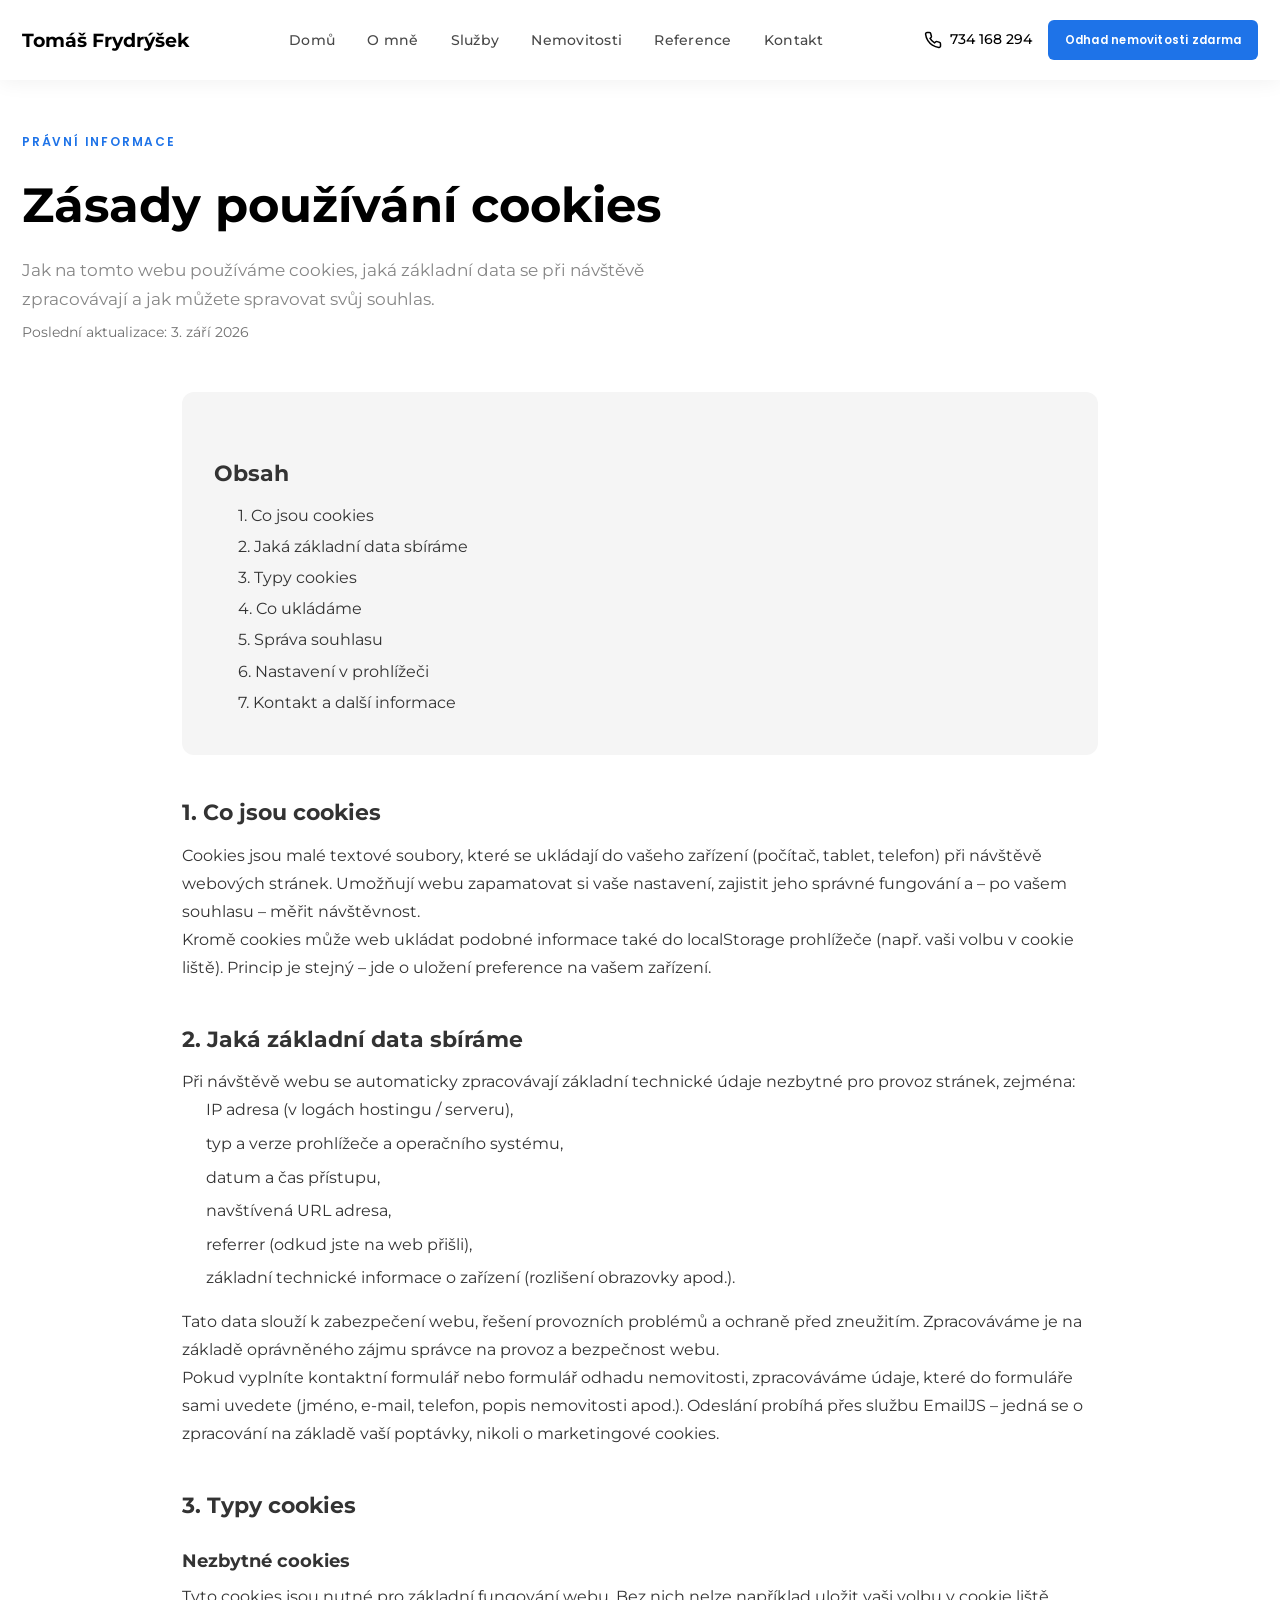
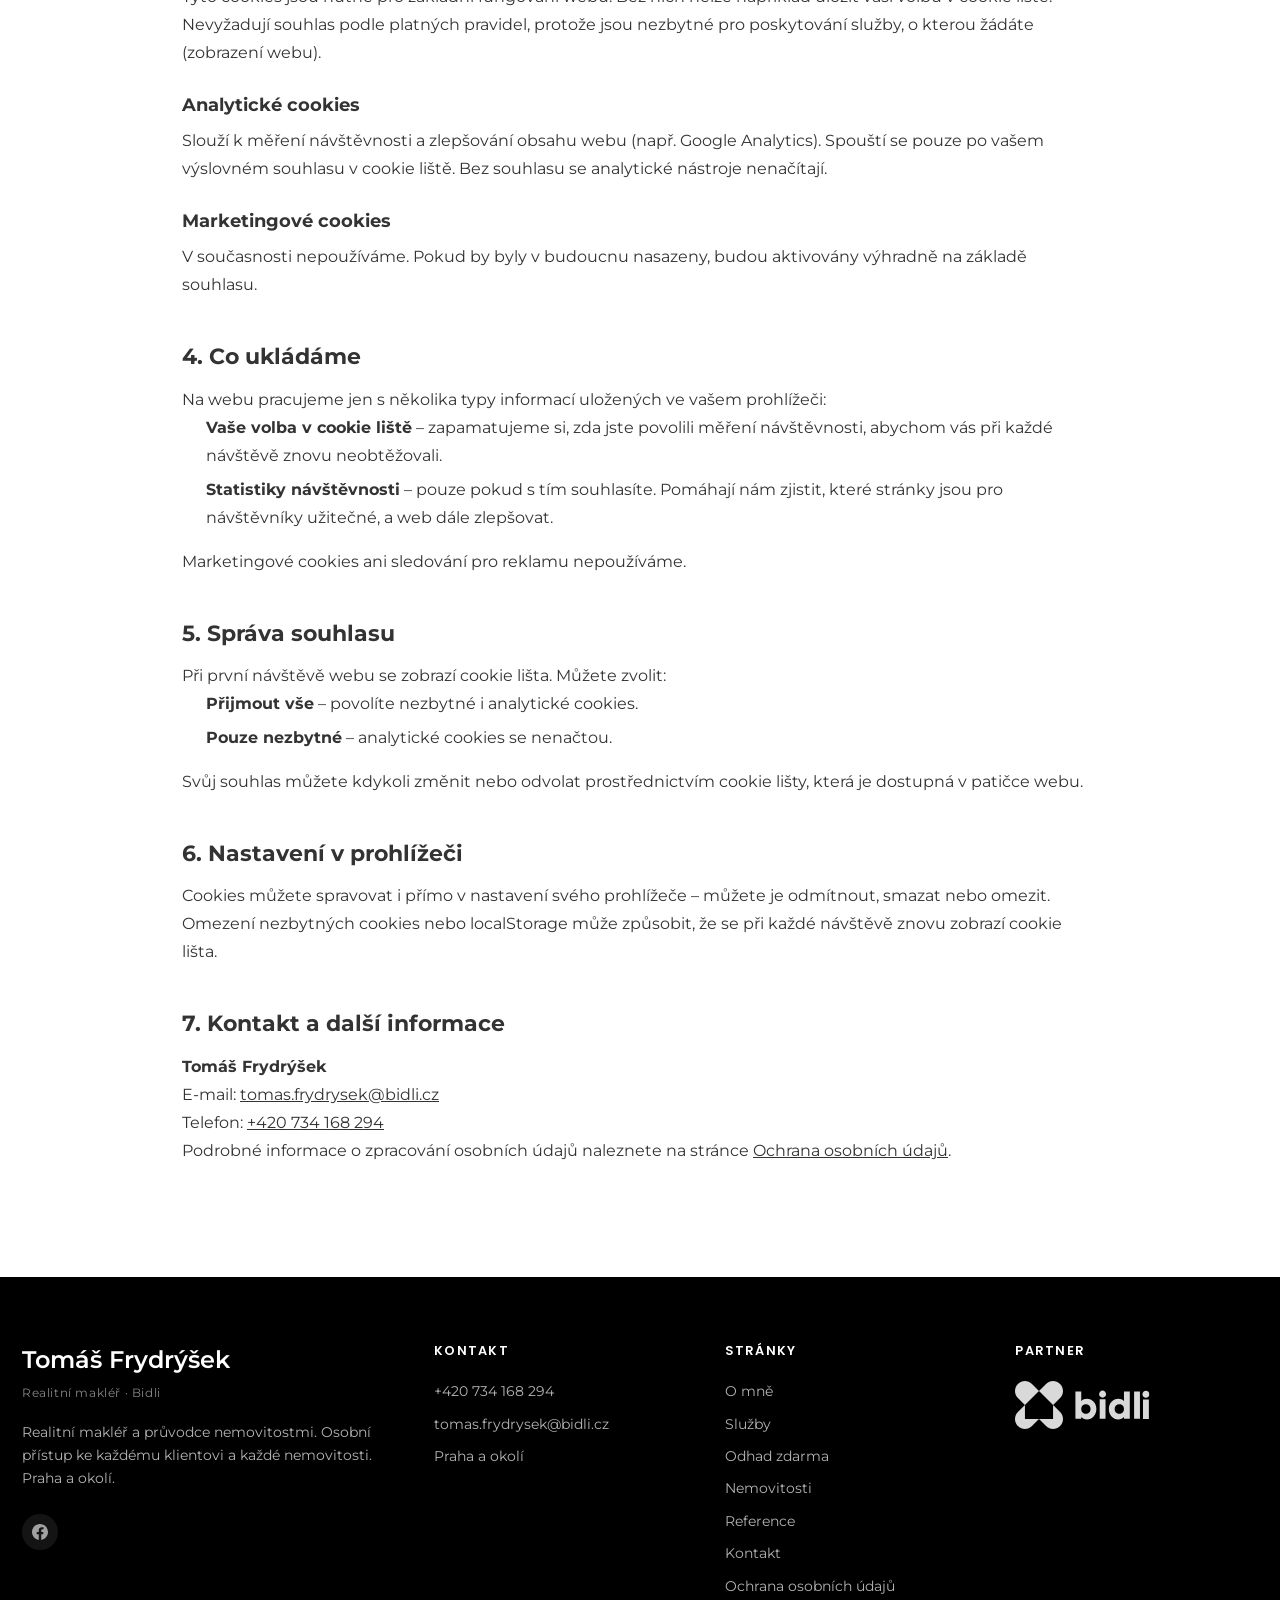
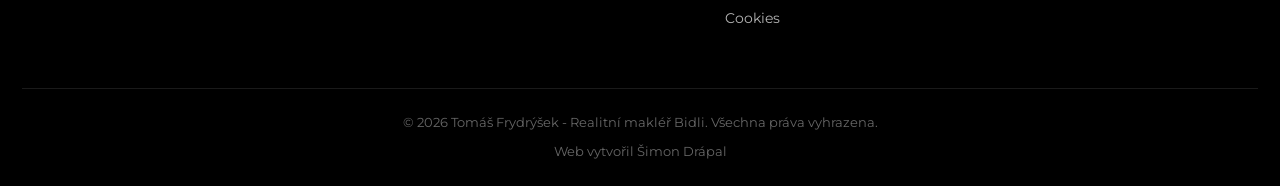
==== cookies.html @ 3c6576bf "dodělaná stránka služby + odhad nemovitosti zdarma + cookies a ochrana osobních údajů" ====
<!DOCTYPE html>
<html lang="cs">
<head>
  <meta charset="UTF-8">
  <meta name="viewport" content="width=device-width, initial-scale=1.0">
  <link rel="preconnect" href="https://fonts.googleapis.com">
  <link rel="preconnect" href="https://fonts.gstatic.com" crossorigin>
  <link href="https://fonts.googleapis.com/css2?family=Montserrat:wght@300;400;500;600;700&family=Poppins:wght@300;400;500;600&display=swap" rel="stylesheet">
  <link rel="stylesheet" href="css/style.css">
  <meta name="description" content="Zásady používání cookies na webu Tomáše Frydrýška – jaké cookies používáme a jak spravovat souhlas.">
  <title>Zásady používání cookies | Tomáš Frydrýšek - Realitní makléř Praha</title>
</head>
<body data-page="cookies" class="page-inner">

  <a href="#main-content" class="skip-link">Přeskočit na obsah</a>
  <div id="site-header"></div>

  <main id="main-content">
    <section class="page-hero" aria-labelledby="page-title">
      <div class="container">
        <span class="section-tag">Právní informace</span>
        <h1 id="page-title" class="page-hero__title">Zásady používání cookies</h1>
        <p class="page-hero__desc">Jak na tomto webu používáme cookies, jaká základní data se při návštěvě zpracovávají a jak můžete spravovat svůj souhlas.</p>
        <p class="page-hero__meta">Poslední aktualizace: 3. září 2026</p>
      </div>
    </section>

    <section class="section legal-content">
      <div class="container container--narrow">

        <div class="legal-toc">
          <h2 class="legal-toc__title">Obsah</h2>
          <ul class="legal-toc__list">
            <li><a href="#co-jsou">1. Co jsou cookies</a></li>
            <li><a href="#data">2. Jaká základní data sbíráme</a></li>
            <li><a href="#typy">3. Typy cookies</a></li>
            <li><a href="#ukladame">4. Co ukládáme</a></li>
            <li><a href="#souhlas">5. Správa souhlasu</a></li>
            <li><a href="#prohlizec">6. Nastavení v prohlížeči</a></li>
            <li><a href="#kontakt-cookies">7. Kontakt a další informace</a></li>
          </ul>
        </div>

        <h2 id="co-jsou">1. Co jsou cookies</h2>
        <p>Cookies jsou malé textové soubory, které se ukládají do vašeho zařízení (počítač, tablet, telefon) při návštěvě webových stránek. Umožňují webu zapamatovat si vaše nastavení, zajistit jeho správné fungování a – po vašem souhlasu – měřit návštěvnost.</p>
        <p>Kromě cookies může web ukládat podobné informace také do localStorage prohlížeče (např. vaši volbu v cookie liště). Princip je stejný – jde o uložení preference na vašem zařízení.</p>

        <h2 id="data">2. Jaká základní data sbíráme</h2>
        <p>Při návštěvě webu se automaticky zpracovávají základní technické údaje nezbytné pro provoz stránek, zejména:</p>
        <ul>
          <li>IP adresa (v logách hostingu / serveru),</li>
          <li>typ a verze prohlížeče a operačního systému,</li>
          <li>datum a čas přístupu,</li>
          <li>navštívená URL adresa,</li>
          <li>referrer (odkud jste na web přišli),</li>
          <li>základní technické informace o zařízení (rozlišení obrazovky apod.).</li>
        </ul>
        <p>Tato data slouží k zabezpečení webu, řešení provozních problémů a ochraně před zneužitím. Zpracováváme je na základě oprávněného zájmu správce na provoz a bezpečnost webu.</p>
        <p>Pokud vyplníte kontaktní formulář nebo formulář odhadu nemovitosti, zpracováváme údaje, které do formuláře sami uvedete (jméno, e-mail, telefon, popis nemovitosti apod.). Odeslání probíhá přes službu EmailJS – jedná se o zpracování na základě vaší poptávky, nikoli o marketingové cookies.</p>

        <h2 id="typy">3. Typy cookies</h2>

        <h3>Nezbytné cookies</h3>
        <p>Tyto cookies jsou nutné pro základní fungování webu. Bez nich nelze například uložit vaši volbu v cookie liště. Nevyžadují souhlas podle platných pravidel, protože jsou nezbytné pro poskytování služby, o kterou žádáte (zobrazení webu).</p>

        <h3>Analytické cookies</h3>
        <p>Slouží k měření návštěvnosti a zlepšování obsahu webu (např. Google Analytics). Spouští se pouze po vašem výslovném souhlasu v cookie liště. Bez souhlasu se analytické nástroje nenačítají.</p>

        <h3>Marketingové cookies</h3>
        <p>V současnosti nepoužíváme. Pokud by byly v budoucnu nasazeny, budou aktivovány výhradně na základě souhlasu.</p>

        <h2 id="ukladame">4. Co ukládáme</h2>
        <p>Na webu pracujeme jen s několika typy informací uložených ve vašem prohlížeči:</p>
        <ul>
          <li><strong>Vaše volba v cookie liště</strong> – zapamatujeme si, zda jste povolili měření návštěvnosti, abychom vás při každé návštěvě znovu neobtěžovali.</li>
          <li><strong>Statistiky návštěvnosti</strong> – pouze pokud s tím souhlasíte. Pomáhají nám zjistit, které stránky jsou pro návštěvníky užitečné, a web dále zlepšovat.</li>
        </ul>
        <p>Marketingové cookies ani sledování pro reklamu nepoužíváme.</p>

        <h2 id="souhlas">5. Správa souhlasu</h2>
        <p>Při první návštěvě webu se zobrazí cookie lišta. Můžete zvolit:</p>
        <ul>
          <li><strong>Přijmout vše</strong> – povolíte nezbytné i analytické cookies.</li>
          <li><strong>Pouze nezbytné</strong> – analytické cookies se nenačtou.</li>
        </ul>
        <p>Svůj souhlas můžete kdykoli změnit nebo odvolat prostřednictvím cookie lišty, která je dostupná v patičce webu.</p>

        <h2 id="prohlizec">6. Nastavení v prohlížeči</h2>
        <p>Cookies můžete spravovat i přímo v nastavení svého prohlížeče – můžete je odmítnout, smazat nebo omezit. Omezení nezbytných cookies nebo localStorage může způsobit, že se při každé návštěvě znovu zobrazí cookie lišta.</p>

        <h2 id="kontakt-cookies">7. Kontakt a další informace</h2>
        <p><strong>Tomáš Frydrýšek</strong></p>
        <p>E-mail: <a href="mailto:tomas.frydrysek@bidli.cz">tomas.frydrysek@bidli.cz</a></p>
        <p>Telefon: <a href="tel:+420734168294">+420 734 168 294</a></p>
        <p>Podrobné informace o zpracování osobních údajů naleznete na stránce <a href="ochrana-osobnich-udaju.html">Ochrana osobních údajů</a>.</p>

      </div>
    </section>
  </main>

  <div id="site-footer"></div>

  <div class="toast" id="toast" role="status" aria-live="polite" hidden></div>

  <script src="js/partials.js"></script>
  <script src="js/script.js" defer></script>
</body>
</html>
---- css/style.css ----
/* ==========================================================================
   Tomáš Frydrýšek - Realitní makléř
   Design System & Styles
   ========================================================================== */

/* --- CSS Custom Properties --- */
:root {
  /* Colors */
  --color-black: #000000;
  --color-dark: #171717;
  --color-gray-dark: #333333;
  --color-gray: #484848;
  --color-gray-light: #868686;
  --color-accent: #1E73E8;
  --color-accent-hover: #155FC7;
  --color-accent-rgb: 30, 115, 232;
  --color-on-accent: #FFFFFF;
  --color-stars: #F4C105;
  --color-white: #FFFFFF;
  --color-bg: #F8F8F8;

  /* Typography */
  --font-body: 'Montserrat', 'Poppins', -apple-system, BlinkMacSystemFont, sans-serif;
  --font-alt: 'Poppins', 'Montserrat', sans-serif;

  /* Spacing */
  --section-padding: clamp(4rem, 8.75vw, 7.875rem);
  --container-width: 1440px;
  --container-narrow: 960px;
  --container-padding: clamp(16px, 2.25vw, 22px);
  --gap: 1.5rem;

  /* Transitions */
  --transition: 0.3s cubic-bezier(0.4, 0, 0.2, 1);
  --transition-slow: 0.6s cubic-bezier(0.4, 0, 0.2, 1);

  /* Shadows */
  --shadow-sm: 0 2px 8px rgba(0, 0, 0, 0.06);
  --shadow-md: 0 8px 30px rgba(0, 0, 0, 0.1);
  --shadow-lg: 0 20px 60px rgba(0, 0, 0, 0.15);

  /* Border radius */
  --radius-sm: 6px;
  --radius-md: 12px;
  --radius-lg: 20px;

  /* Header height */
  --header-height: 80px;
}

/* --- Reset & Base --- */
*,
*::before,
*::after {
  box-sizing: border-box;
  margin: 0;
  padding: 0;
}

html {
  scroll-behavior: smooth;
  -webkit-text-size-adjust: 100%;
}

body {
  font-family: var(--font-body);
  font-size: 16px;
  line-height: 1.6;
  color: var(--color-gray-dark);
  background: var(--color-white);
  overflow-x: hidden;
  -webkit-font-smoothing: antialiased;
}

img {
  max-width: 100%;
  height: auto;
  display: block;
}

a {
  color: inherit;
  text-decoration: none;
}

button {
  font-family: inherit;
  cursor: pointer;
  border: none;
  background: none;
}

ul, ol {
  list-style: none;
}

/* --- Accessibility --- */
.skip-link {
  position: absolute;
  top: -100%;
  left: 1rem;
  z-index: 10000;
  padding: 0.75rem 1.5rem;
  background: var(--color-accent);
  color: var(--color-on-accent);
  font-weight: 600;
  border-radius: var(--radius-sm);
  transition: top var(--transition);
}

.skip-link:focus {
  top: 1rem;
}

:focus-visible {
  outline: 2px solid var(--color-accent);
  outline-offset: 3px;
}

/* --- Utility --- */
.container {
  width: 100%;
  max-width: var(--container-width);
  margin: 0 auto;
  padding: 0 var(--container-padding);
}

.container--narrow {
  max-width: var(--container-narrow);
}

.section {
  padding: var(--section-padding) 0;
}

.section--dark {
  background: var(--color-dark);
  color: var(--color-white);
}

.section--gray {
  background: var(--color-bg);
}

.section--accent-bg {
  background: linear-gradient(135deg, var(--color-bg) 0%, #f0f0f0 100%);
}

/* --- Typography --- */
.section-tag {
  display: inline-block;
  font-family: var(--font-alt);
  font-size: 0.75rem;
  font-weight: 600;
  letter-spacing: 0.15em;
  text-transform: uppercase;
  color: var(--color-accent);
  margin-bottom: 0.75rem;
}

.section-tag--light {
  color: var(--color-accent);
}

.section-title {
  font-family: var(--font-body);
  font-size: clamp(2rem, 4vw, 3rem);
  font-weight: 600;
  line-height: 1.15;
  color: var(--color-black);
  margin-bottom: 1rem;
}

.section-title--light {
  color: var(--color-white);
}

.section-desc {
  font-size: 1.05rem;
  color: var(--color-gray-light);
  max-width: 600px;
  line-height: 1.7;
}

.section-desc--light {
  color: rgba(255, 255, 255, 0.7);
}

.section-header {
  margin-bottom: 3rem;
}

.section-header--center {
  text-align: center;
}

.section-header--center .section-desc {
  margin: 0 auto;
}

/* --- Buttons --- */
.btn {
  display: inline-flex;
  align-items: center;
  justify-content: center;
  gap: 0.5rem;
  font-family: var(--font-alt);
  font-weight: 600;
  font-size: 0.9rem;
  letter-spacing: 0.02em;
  padding: 0.875rem 2rem;
  border-radius: var(--radius-sm);
  transition: all var(--transition);
  white-space: nowrap;
}

.btn--accent {
  background: var(--color-accent);
  color: var(--color-on-accent);
}

.btn--accent:hover {
  background: var(--color-accent-hover);
  transform: translateY(-2px);
  box-shadow: 0 8px 25px rgba(var(--color-accent-rgb), 0.35);
}

.btn--outline {
  background: transparent;
  color: var(--color-white);
  border: 2px solid rgba(255, 255, 255, 0.4);
}

.btn--outline:hover {
  border-color: var(--color-white);
  background: rgba(255, 255, 255, 0.1);
}

.btn--outline-dark {
  background: transparent;
  color: var(--color-black);
  border: 2px solid var(--color-gray);
}

.btn--outline-dark:hover {
  border-color: var(--color-black);
  background: var(--color-bg);
}

.btn--sm {
  padding: 0.625rem 1.25rem;
  font-size: 0.8rem;
}

.btn--lg {
  padding: 1rem 2.5rem;
  font-size: 0.95rem;
}

.btn--full {
  width: 100%;
}

/* --- Reveal Animations --- */
.reveal {
  opacity: 0;
  transform: translateY(30px);
  transition: opacity 0.8s ease, transform 0.8s ease;
}

.reveal.visible {
  opacity: 1;
  transform: translateY(0);
}

/* ==========================================================================
   HEADER
   ========================================================================== */
.header {
  position: fixed;
  top: 0;
  left: 0;
  right: 0;
  z-index: 1000;
  height: var(--header-height);
  transition: background var(--transition), box-shadow var(--transition);
}

.header.scrolled {
  background: rgba(255, 255, 255, 0.92);
  backdrop-filter: blur(12px);
  -webkit-backdrop-filter: blur(12px);
  box-shadow: 0 2px 20px rgba(0, 0, 0, 0.08);
}

.header__inner {
  display: flex;
  align-items: center;
  justify-content: space-between;
  height: 100%;
}

.header__logo {
  display: flex;
  align-items: center;
  gap: 0.75rem;
  color: var(--color-black);
  transition: color var(--transition);
}

.header__logo-img {
  display: block;
  height: 48px;
  width: auto;
  flex-shrink: 0;
}

.header__logo-text {
  display: block;
  line-height: 1.15;
  font-family: var(--font-body);
  font-size: clamp(0.95rem, 1.6vw, 1.2rem);
  font-weight: 700;
  color: var(--color-black);
  white-space: nowrap;
  transition: color var(--transition);
}

.header__logo-line {
  display: block;
}

.header__logo-accent {
  color: var(--color-accent);
}

.nav__list {
  display: flex;
  gap: 2rem;
}

.nav__link {
  font-size: 0.85rem;
  font-weight: 500;
  color: var(--color-gray);
  letter-spacing: 0.02em;
  transition: color var(--transition);
  position: relative;
}

.nav__link::after {
  content: '';
  position: absolute;
  bottom: -8px;
  left: 0;
  width: 0;
  height: 2px;
  background: var(--color-accent);
  transition: width var(--transition);
}

.nav__link:hover,
.nav__link.active {
  color: var(--color-black);
}

.nav__link:hover::after,
.nav__link.active::after {
  width: 100%;
}

.header__actions {
  display: flex;
  align-items: center;
  gap: 1rem;
  flex-shrink: 0;
}

.header__estimate {
  white-space: nowrap;
  font-size: 0.72rem;
  letter-spacing: 0.02em;
  padding: 0.65rem 1.05rem;
}

.header__phone {
  display: flex;
  align-items: center;
  gap: 0.5rem;
  color: var(--color-black);
  font-size: 0.85rem;
  font-weight: 500;
  transition: color var(--transition);
}

.header__phone:hover {
  color: var(--color-accent);
}

.header__burger {
  display: none;
  flex-direction: column;
  gap: 5px;
  width: 28px;
  padding: 4px 0;
}

.header__burger span {
  display: block;
  width: 100%;
  height: 2px;
  background: var(--color-black);
  transition: all var(--transition);
  transform-origin: center;
}

.header__burger.active span:nth-child(1) {
  transform: translateY(7px) rotate(45deg);
}

.header__burger.active span:nth-child(2) {
  opacity: 0;
}

.header__burger.active span:nth-child(3) {
  transform: translateY(-7px) rotate(-45deg);
}

/* ==========================================================================
   HERO
   ========================================================================== */
.hero {
  position: relative;
  min-height: 100vh;
  min-height: 100dvh;
  display: flex;
  align-items: center;
  background: var(--color-white);
  padding: calc(var(--header-height) + 2rem) 0 4rem;
}

.hero__inner {
  display: grid;
  grid-template-columns: 1fr 1fr;
  gap: clamp(2rem, 5vw, 4rem);
  align-items: center;
}

.hero__video-wrap {
  position: relative;
  border-radius: var(--radius-lg);
  overflow: hidden;
  box-shadow: var(--shadow-lg);
  aspect-ratio: 4 / 5;
  max-height: min(80vh, 760px);
  justify-self: stretch;
  width: 100%;
}

.hero__video {
  width: 100%;
  height: 100%;
  object-fit: cover;
  object-position: center top;
  display: block;
}

.hero__content {
  text-align: left;
  color: var(--color-black);
}

.hero__partner {
  display: flex;
  align-items: center;
  margin-bottom: clamp(16px, 1.875vw, 27px);
}

.hero__partner-logo {
  height: clamp(24px, 2.4vw, 32px);
  width: auto;
  max-width: min(100%, 160px);
  display: block;
}

.hero__title {
  font-family: var(--font-body);
  font-size: clamp(2.25rem, 4.5vw, 3.75rem);
  font-weight: 700;
  line-height: 1.1;
  margin-bottom: 0.75rem;
  color: var(--color-black);
}

.hero__title-accent {
  color: var(--color-accent);
}

.hero__subtitle {
  font-family: var(--font-alt);
  font-size: clamp(1.05rem, 2vw, 1.35rem);
  font-weight: 500;
  color: var(--color-gray-dark);
  margin-bottom: 1.25rem;
  line-height: 1.65;
  max-width: 620px;
}

.hero__desc {
  font-size: clamp(0.95rem, 1.5vw, 1.05rem);
  color: var(--color-gray-light);
  max-width: 620px;
  margin: 0 0 2.5rem;
  line-height: 1.7;
}

.hero__cta {
  display: flex;
  gap: 1rem;
  justify-content: flex-start;
  flex-wrap: wrap;
}

/* ==========================================================================
   PAGE HERO (subpages)
   ========================================================================== */
.page-inner .header {
  background: rgba(255, 255, 255, 0.92);
  backdrop-filter: blur(12px);
  -webkit-backdrop-filter: blur(12px);
  box-shadow: 0 2px 20px rgba(0, 0, 0, 0.06);
}

.page-inner .header.scrolled {
  background: rgba(255, 255, 255, 0.92);
  box-shadow: 0 2px 20px rgba(0, 0, 0, 0.1);
}

.page-hero {
  padding: calc(var(--header-height) + 3rem) 0 3rem;
  background: var(--color-white);
}

.page-hero__title {
  font-family: var(--font-body);
  font-size: clamp(2rem, 4vw, 3rem);
  font-weight: 700;
  color: var(--color-black);
  margin-bottom: 0.75rem;
}

.page-hero__desc {
  font-size: 1.05rem;
  color: var(--color-gray-light);
  max-width: 640px;
  line-height: 1.7;
}

.page-hero--dark {
  background: var(--color-dark);
}

.page-hero--dark .page-hero__title {
  color: var(--color-white);
}

.page-hero--dark .page-hero__desc {
  color: rgba(255, 255, 255, 0.7);
}

.page-hero + .section {
  padding-top: 1.5rem;
}

.page-hero:has(+ .section) {
  padding-bottom: 1.5rem;
}

.page-hero:has(+ .page-placeholder),
.page-hero:has(+ .page-canvas) {
  padding-bottom: 1.5rem;
}

.page-hero .section-tag {
  display: inline-block;
  margin-bottom: 1rem;
}

.visually-hidden {
  position: absolute;
  width: 1px;
  height: 1px;
  padding: 0;
  margin: -1px;
  overflow: hidden;
  clip: rect(0, 0, 0, 0);
  white-space: nowrap;
  border: 0;
}

.page-placeholder {
  height: 400px;
  background: var(--color-bg);
}

.page-canvas {
  height: 800px;
  background: var(--color-white);
}

/* ==========================================================================
   SECTION PREVIEW (homepage teasers)
   ========================================================================== */
.section-preview__footer {
  display: flex;
  justify-content: center;
  margin-top: 2.5rem;
}

.preview-about {
  display: grid;
  grid-template-columns: 0.9fr 1.1fr;
  gap: 3rem;
  align-items: center;
}

.preview-about__image-wrap {
  max-height: 560px;
  overflow: hidden;
  border-radius: var(--radius-lg);
}

.preview-about__image {
  width: 100%;
  height: 100%;
  max-height: 560px;
  object-fit: cover;
  object-position: center top;
  border-radius: var(--radius-lg);
  box-shadow: var(--shadow-lg);
}

.preview-about__text {
  font-size: 1.05rem;
  color: var(--color-gray);
  line-height: 1.8;
  margin-bottom: 1rem;
}

.preview-contact {
  display: grid;
  grid-template-columns: repeat(3, 1fr);
  gap: 1.5rem;
  margin-bottom: 2rem;
}

.preview-contact__item {
  background: var(--color-bg);
  border-radius: var(--radius-md);
  padding: 1.75rem;
  text-align: center;
}

.preview-contact__item svg {
  width: 28px;
  height: 28px;
  color: var(--color-accent);
  margin: 0 auto 1rem;
}

.preview-contact__label {
  font-size: 0.75rem;
  font-weight: 600;
  letter-spacing: 0.1em;
  text-transform: uppercase;
  color: var(--color-gray-light);
  margin-bottom: 0.35rem;
}

.preview-contact__value {
  font-weight: 600;
  color: var(--color-black);
}

.preview-contact__value a:hover {
  color: var(--color-accent);
}

/* ==========================================================================
   CONTACT PAGE
   ========================================================================== */
.page-hero.page-hero--dark {
  padding-top: calc(var(--header-height) + clamp(3rem, 5vw, 4.5rem));
}

.page-hero:has(+ .contact-page) {
  padding-bottom: clamp(3rem, 5vw, 4.5rem);
}

.page-hero + .contact-page {
  padding-top: clamp(4rem, 7vw, 6.5rem);
  padding-bottom: clamp(4rem, 7vw, 6.5rem);
}

.contact-page .container {
  max-width: min(1180px, 100%);
}

.contact-split {
  display: grid;
  grid-template-columns: minmax(0, 1fr) minmax(0, 1.1fr);
  gap: clamp(2.5rem, 6vw, 5rem);
  align-items: stretch;
}

.contact-info {
  display: flex;
  flex-direction: column;
  gap: clamp(2rem, 4vw, 3rem);
  padding: clamp(0.5rem, 2vw, 1.5rem) clamp(0.5rem, 3vw, 2rem) clamp(0.5rem, 2vw, 1.5rem) 0;
}

.contact-info__intro {
  padding-bottom: 0.25rem;
}

.contact-info__name {
  font-family: var(--font-body);
  font-size: clamp(1.85rem, 3.2vw, 2.5rem);
  font-weight: 700;
  color: var(--color-black);
  margin: 0 0 0.65rem;
  line-height: 1.15;
}

.contact-info__role {
  font-size: 1.05rem;
  color: var(--color-gray-light);
  margin: 0;
  line-height: 1.6;
}

.contact-info__details {
  display: flex;
  flex-direction: column;
  gap: 0.85rem;
}

.contact-info__detail {
  display: block;
  font-size: clamp(1.05rem, 2vw, 1.2rem);
  line-height: 1.5;
  color: var(--color-black);
  font-weight: 600;
  transition: color var(--transition);
}

.contact-info__detail:hover {
  color: var(--color-accent);
}

.contact-info__address {
  font-size: 1rem;
  color: var(--color-gray);
  line-height: 1.7;
  margin: 0.5rem 0 0;
}

.contact-info__group {
  display: flex;
  flex-direction: column;
  gap: 1rem;
}

.contact-info__social-label {
  margin-bottom: 0;
}

.contact-info__social {
  display: flex;
  flex-wrap: wrap;
  gap: 0.85rem;
}

.contact-info__partner-block {
  margin-top: auto;
  padding-top: clamp(0.5rem, 2vw, 1rem);
}

.contact-info__partner {
  display: inline-block;
  line-height: 0;
  opacity: 0.9;
  transition: opacity var(--transition);
}

.contact-info__partner:hover {
  opacity: 1;
}

.contact-info__partner img {
  display: block;
  width: auto;
  height: auto;
  max-height: clamp(64px, 11vw, 96px);
  max-width: min(300px, 90vw);
}

.contact-info__partner-note {
  margin: 1.5rem 0 0;
  font-size: 0.92rem;
  color: var(--color-gray-light);
  line-height: 1.65;
  max-width: 36ch;
}

.contact-info__partner-note a {
  color: var(--color-black);
  font-weight: 500;
}

.contact-info__partner-note a:hover {
  color: var(--color-accent);
}

.contact-panel {
  border-radius: var(--radius-lg);
  padding: clamp(2.5rem, 5vw, 3.5rem);
  background: linear-gradient(145deg, var(--color-dark) 0%, #0d0d0d 100%);
  color: var(--color-white);
  border: 1px solid rgba(255, 255, 255, 0.08);
  box-shadow: var(--shadow-lg);
  display: flex;
  flex-direction: column;
  justify-content: center;
  min-height: 100%;
}

.contact-panel__title {
  font-family: var(--font-body);
  font-size: clamp(1.35rem, 2.5vw, 1.6rem);
  font-weight: 600;
  color: var(--color-white);
  margin: 0 0 2rem;
}

.contact-input {
  width: 100%;
  padding: 1.05rem 1.2rem;
  border-radius: var(--radius-md);
  border: 1px solid rgba(255, 255, 255, 0.2);
  background: rgba(0, 0, 0, 0.25);
  color: var(--color-white);
  font-family: var(--font-body);
  font-size: 0.95rem;
  margin-bottom: 1.15rem;
  transition: border-color var(--transition);
}

.contact-input::placeholder {
  color: rgba(255, 255, 255, 0.45);
}

.contact-input:focus {
  outline: none;
  border-color: var(--color-accent);
}

.contact-input.error {
  border-color: #e74c3c;
}

.contact-input--area {
  resize: vertical;
  min-height: 140px;
}

.contact-form__submit {
  width: 100%;
  margin-top: 0.75rem;
}

.contact-map-section {
  padding-top: clamp(4rem, 7vw, 6.5rem);
  padding-bottom: clamp(4rem, 7vw, 6.5rem);
}

.contact-map-section .section-header {
  margin-bottom: clamp(2rem, 4vw, 3rem);
}

.contact-map {
  border-radius: var(--radius-lg);
  overflow: hidden;
  border: 1px solid rgba(0, 0, 0, 0.08);
  box-shadow: var(--shadow-sm);
  min-height: clamp(320px, 45vw, 420px);
  max-width: 1040px;
  margin: 0 auto;
}

.contact-map iframe {
  display: block;
  width: 100%;
  height: 100%;
  min-height: clamp(320px, 45vw, 420px);
  border: 0;
}

.home-cta__inner {
  text-align: center;
  max-width: 640px;
  margin: 0 auto;
}

.home-cta__inner .section-title {
  margin-bottom: 1rem;
}

.home-cta__desc {
  font-size: 1.05rem;
  color: var(--color-gray-light);
  line-height: 1.7;
  margin-bottom: 2rem;
}

.home-cta__actions {
  display: flex;
  gap: 1rem;
  justify-content: center;
  flex-wrap: wrap;
}

.services__grid--preview {
  grid-template-columns: repeat(auto-fill, minmax(180px, 1fr));
}

/* ==========================================================================
   SOCIAL BAR
   ========================================================================== */
.social-bar {
  background: var(--color-black);
  padding: 2rem 0;
}

.social-bar__inner {
  display: flex;
  align-items: center;
  justify-content: center;
  gap: 2rem;
  flex-wrap: wrap;
}

.social-bar__label {
  font-family: var(--font-alt);
  font-size: clamp(1.25rem, 2.5vw, 1.75rem);
  font-weight: 600;
  letter-spacing: 0.04em;
  text-transform: none;
  color: var(--color-white);
}

.social-bar__links {
  display: flex;
  gap: 1rem;
}

.social-bar__link {
  display: flex;
  align-items: center;
  justify-content: center;
  width: 64px;
  height: 64px;
  color: var(--color-gray-light);
  transition: all var(--transition);
}

.social-bar__link svg {
  width: 32px;
  height: 32px;
}

.social-bar__link:hover {
  color: var(--color-accent);
  transform: translateY(-3px);
}

/* ==========================================================================
   STATISTICS
   ========================================================================== */
.stats {
  background: var(--color-white);
  padding: 4rem 0 2rem;
}

.stats__grid {
  display: grid;
  grid-template-columns: repeat(4, 1fr);
  gap: 2rem;
  text-align: center;
}

.stats__item {
  padding: 1.5rem;
}

.stats__number {
  display: block;
  font-family: var(--font-body);
  font-size: clamp(2.5rem, 5vw, 3.5rem);
  font-weight: 700;
  color: var(--color-black);
  line-height: 1;
  margin-bottom: 0.5rem;
}

.stats__label {
  font-size: 0.85rem;
  font-weight: 500;
  color: var(--color-gray-light);
  text-transform: lowercase;
  letter-spacing: 0.02em;
}

/* ==========================================================================
   CTA CARDS (Chci odhad / Chci prodat)
   ========================================================================== */
.cta-cards {
  background: var(--color-white);
  padding: 0 0 4rem;
}

.social-bar + .cta-cards {
  padding-top: clamp(3.5rem, 6vw, 5.5rem);
}

.cta-cards__grid {
  display: grid;
  grid-template-columns: repeat(2, 1fr);
  gap: 1rem;
  width: 78%;
  margin: 0 auto;
}

.cta-card {
  position: relative;
  display: block;
  aspect-ratio: 1 / 1;
  border-radius: var(--radius-lg);
  overflow: hidden;
}

.cta-card::after {
  content: '';
  position: absolute;
  inset: 0;
  background: linear-gradient(
    to top,
    rgba(0, 0, 0, 0.55) 0%,
    rgba(0, 0, 0, 0.15) 45%,
    transparent 70%
  );
  pointer-events: none;
  z-index: 1;
}

.cta-card:hover .cta-card__image {
  transform: scale(1.05);
}

.cta-card__image {
  position: absolute;
  inset: 0;
  width: 100%;
  height: 100%;
  object-fit: cover;
  transition: transform var(--transition-slow);
}

.cta-card__overlay {
  position: absolute;
  bottom: 0;
  left: 0;
  right: 0;
  z-index: 2;
  padding: clamp(0.85rem, 2vw, 1.35rem);
}

.cta-card__title {
  font-family: var(--font-body);
  font-size: clamp(1.05rem, 2vw, 1.4rem);
  font-weight: 700;
  color: var(--color-white);
  margin-bottom: 0.35rem;
  line-height: 1.2;
  text-shadow: 0 2px 12px rgba(0, 0, 0, 0.35);
}

.cta-card__desc {
  font-size: clamp(0.85rem, 1.3vw, 0.95rem);
  color: rgba(255, 255, 255, 0.92);
  line-height: 1.45;
  text-shadow: 0 1px 8px rgba(0, 0, 0, 0.35);
}

/* ==========================================================================
   LISTINGS
   ========================================================================== */
.property-view-tabs {
  display: flex;
  gap: 0.5rem;
  margin-bottom: 2.5rem;
  padding: 0.35rem;
  background: var(--color-bg);
  border-radius: 50px;
  width: fit-content;
  max-width: 100%;
}

.property-view-tab {
  font-family: var(--font-body);
  font-size: 0.9rem;
  font-weight: 600;
  padding: 0.75rem 1.75rem;
  border-radius: 50px;
  border: none;
  background: transparent;
  color: var(--color-gray);
  transition: all var(--transition);
  white-space: nowrap;
}

.property-view-tab:hover {
  color: var(--color-black);
}

.property-view-tab.active {
  background: var(--color-black);
  color: var(--color-white);
}

.property-panel[hidden] {
  display: none;
}

.listings__filters,
.deals__filters {
  display: flex;
  gap: 0.5rem;
  flex-wrap: wrap;
  margin-bottom: 2.5rem;
}

.filter-btn {
  font-family: var(--font-alt);
  font-size: 0.8rem;
  font-weight: 500;
  padding: 0.5rem 1.25rem;
  border-radius: 50px;
  border: 1px solid var(--color-bg);
  background: var(--color-bg);
  color: var(--color-gray);
  transition: all var(--transition);
}

.filter-btn:hover {
  border-color: var(--color-gray-light);
}

.filter-btn.active {
  background: var(--color-black);
  color: var(--color-white);
  border-color: var(--color-black);
}

.filter-btn--light {
  background: rgba(255, 255, 255, 0.08);
  border-color: rgba(255, 255, 255, 0.15);
  color: rgba(255, 255, 255, 0.7);
}

.filter-btn--light:hover {
  border-color: rgba(255, 255, 255, 0.3);
  color: var(--color-white);
}

.filter-btn--light.active {
  background: var(--color-accent);
  color: var(--color-on-accent);
  border-color: var(--color-accent);
}

.listings__grid,
.deals__grid {
  display: grid;
  grid-template-columns: repeat(auto-fill, minmax(320px, 1fr));
  gap: 2rem;
}

.listings__loading {
  display: none;
  flex-direction: column;
  align-items: center;
  gap: 1rem;
  padding: 3rem;
  color: var(--color-gray-light);
}

.listings__loading.active {
  display: flex;
}

.spinner {
  width: 36px;
  height: 36px;
  border: 3px solid var(--color-bg);
  border-top-color: var(--color-accent);
  border-radius: 50%;
  animation: spin 0.8s linear infinite;
}

@keyframes spin {
  to { transform: rotate(360deg); }
}

/* Property Card */
.property-card {
  background: var(--color-white);
  border-radius: var(--radius-md);
  overflow: hidden;
  box-shadow: var(--shadow-sm);
  transition: all var(--transition);
  cursor: pointer;
}

.property-card:hover {
  transform: translateY(-6px);
  box-shadow: var(--shadow-lg);
}

.property-card__image-wrap {
  position: relative;
  aspect-ratio: 4 / 3;
  overflow: hidden;
}

.property-card__image {
  width: 100%;
  height: 100%;
  object-fit: cover;
  transition: transform 0.6s ease;
}

.property-card:hover .property-card__image {
  transform: scale(1.05);
}

.property-card__badge {
  position: absolute;
  top: 1rem;
  left: 1rem;
  font-size: 0.7rem;
  font-weight: 600;
  letter-spacing: 0.05em;
  text-transform: uppercase;
  padding: 0.35rem 0.85rem;
  border-radius: 50px;
  background: var(--color-accent);
  color: var(--color-on-accent);
}

.property-card__badge--reserved {
  background: var(--color-gray);
  color: var(--color-white);
}

.property-card__body {
  padding: 1.5rem;
}

.property-card__price {
  font-family: var(--font-body);
  font-size: 1.5rem;
  font-weight: 600;
  color: var(--color-black);
  margin-bottom: 0.5rem;
}

.property-card__location {
  font-size: 0.9rem;
  color: var(--color-gray-light);
  margin-bottom: 0.75rem;
  display: flex;
  align-items: center;
  gap: 0.35rem;
}

.property-card__location svg {
  width: 14px;
  height: 14px;
  flex-shrink: 0;
}

.property-card__meta {
  display: flex;
  gap: 1rem;
  font-size: 0.8rem;
  color: var(--color-gray);
}

.property-card__meta span {
  display: flex;
  align-items: center;
  gap: 0.3rem;
}

/* Deal Card */
.deal-card {
  position: relative;
  border-radius: var(--radius-md);
  overflow: hidden;
  cursor: pointer;
  aspect-ratio: 3 / 4;
}

.deal-card--sold {
  cursor: default;
}

.deal-card__image {
  width: 100%;
  height: 100%;
  object-fit: cover;
  transition: transform 0.6s ease;
}

.deal-card:hover .deal-card__image {
  transform: scale(1.08);
}

.deal-card__overlay {
  position: absolute;
  inset: 0;
  background: linear-gradient(to top, rgba(0, 0, 0, 0.85) 0%, rgba(0, 0, 0, 0.1) 60%);
  display: flex;
  flex-direction: column;
  justify-content: flex-end;
  padding: 1.5rem;
  transition: background var(--transition);
}

.deal-card:hover .deal-card__overlay {
  background: linear-gradient(to top, rgba(0, 0, 0, 0.9) 0%, rgba(0, 0, 0, 0.3) 60%);
}

.deal-card__result {
  display: inline-block;
  font-size: 0.7rem;
  font-weight: 600;
  letter-spacing: 0.1em;
  text-transform: uppercase;
  color: var(--color-accent);
  margin-bottom: 0.5rem;
}

.deal-card__location {
  font-family: var(--font-body);
  font-size: 1.25rem;
  color: var(--color-white);
  margin-bottom: 0.25rem;
}

.deal-card__type {
  font-size: 0.85rem;
  color: rgba(255, 255, 255, 0.7);
}

.deal-card.hidden {
  display: none;
}

.property-card.hidden {
  display: none;
}

a.property-card,
a.deal-card {
  display: block;
  text-decoration: none;
  color: inherit;
}

/* ==========================================================================
   PROPERTY DETAIL
   ========================================================================== */
.property-detail {
  padding-top: calc(var(--header-height) + clamp(2rem, 4vw, 3rem));
}

.property-detail__back {
  display: inline-flex;
  align-items: center;
  gap: 0.35rem;
  font-size: 0.9rem;
  font-weight: 600;
  color: var(--color-gray);
  margin-bottom: clamp(1.5rem, 3vw, 2.5rem);
  transition: color var(--transition);
}

.property-detail__back:hover {
  color: var(--color-black);
}

.property-detail__grid {
  display: grid;
  grid-template-columns: 1.15fr 1fr;
  gap: clamp(2rem, 4vw, 4rem);
  align-items: start;
}

.property-detail__image {
  width: 100%;
  aspect-ratio: 4 / 3;
  object-fit: cover;
  border-radius: var(--radius-lg);
  box-shadow: var(--shadow-lg);
}

.property-detail__location {
  font-size: 0.9rem;
  color: var(--color-gray-light);
  margin-bottom: 0.5rem;
}

.property-detail__title {
  font-family: var(--font-body);
  font-size: clamp(1.75rem, 3.5vw, 2.5rem);
  font-weight: 700;
  line-height: 1.15;
  color: var(--color-black);
  margin-bottom: 0.75rem;
}

.property-detail__price {
  font-family: var(--font-body);
  font-size: clamp(1.35rem, 2.5vw, 1.75rem);
  font-weight: 600;
  color: var(--color-accent);
  margin-bottom: 1.5rem;
}

.property-detail__specs {
  display: grid;
  grid-template-columns: repeat(2, 1fr);
  gap: 1rem;
  margin-bottom: 1.5rem;
}

.property-detail__spec {
  padding: 0.85rem 1rem;
  background: var(--color-bg);
  border-radius: var(--radius-sm);
}

.property-detail__spec-label {
  font-size: 0.75rem;
  font-weight: 600;
  text-transform: uppercase;
  letter-spacing: 0.05em;
  color: var(--color-gray-light);
  margin-bottom: 0.25rem;
}

.property-detail__spec-value {
  font-weight: 600;
  color: var(--color-black);
}

.property-detail__copy {
  margin-bottom: 1.75rem;
}

.property-detail__desc {
  font-size: 1.05rem;
  color: var(--color-gray);
  line-height: 1.75;
  margin-bottom: 0;
}

.property-detail__desc--secondary {
  margin-top: 1rem;
  color: var(--color-gray-light);
}

.property-detail__subtitle {
  font-family: var(--font-body);
  font-size: 1rem;
  font-weight: 600;
  color: var(--color-black);
  margin-bottom: 0.85rem;
}

.property-detail__highlights {
  margin-bottom: 2rem;
}

.property-detail__highlights-list {
  display: grid;
  gap: 0.65rem;
}

.property-detail__highlights-list li {
  position: relative;
  padding-left: 1.5rem;
  font-size: 0.95rem;
  color: var(--color-gray-dark);
  line-height: 1.5;
}

.property-detail__highlights-list li::before {
  content: '';
  position: absolute;
  left: 0;
  top: 0.45em;
  width: 8px;
  height: 8px;
  border-radius: 50%;
  background: var(--color-accent);
}

.property-detail__actions {
  display: flex;
  flex-wrap: wrap;
  gap: 0.75rem;
}

.property-detail__empty {
  text-align: center;
  max-width: 520px;
  margin: 0 auto;
  padding: 2rem 0 4rem;
}

.property-detail__empty .section-desc {
  margin: 0 auto 1.5rem;
}

@media (max-width: 900px) {
  .property-detail__grid {
    grid-template-columns: 1fr;
  }

  .property-detail__specs {
    grid-template-columns: 1fr 1fr;
  }
}

@media (max-width: 480px) {
  .property-detail__specs {
    grid-template-columns: 1fr;
  }

  .property-detail__actions .btn {
    width: 100%;
  }
}

/* ==========================================================================
   ABOUT
   ========================================================================== */
.about__grid {
  display: grid;
  grid-template-columns: 1fr 1.2fr;
  gap: 4rem;
  align-items: start;
}

.about__image-wrap {
  position: relative;
  max-height: 600px;
  overflow: hidden;
  border-radius: var(--radius-lg);
}

.about__image {
  width: 100%;
  height: 100%;
  max-height: 600px;
  object-fit: cover;
  object-position: center top;
  border-radius: var(--radius-lg);
  box-shadow: var(--shadow-lg);
}

.about__image-badge {
  position: absolute;
  bottom: -1.5rem;
  right: -1rem;
  background: var(--color-black);
  color: var(--color-white);
  padding: 1.25rem 1.5rem;
  border-radius: var(--radius-md);
  text-align: center;
  box-shadow: var(--shadow-md);
}

.about__image-badge-number {
  display: block;
  font-family: var(--font-body);
  font-size: 1.5rem;
  font-weight: 700;
  color: var(--color-accent);
}

.about__image-badge-text {
  font-size: 0.7rem;
  letter-spacing: 0.15em;
  text-transform: uppercase;
}

.about__intro {
  font-size: 1.05rem;
  line-height: 1.8;
  color: var(--color-gray);
  margin-bottom: 1rem;
}

.about__intro:last-of-type {
  margin-bottom: 1.75rem;
}

.about__social {
  display: flex;
  flex-wrap: wrap;
  align-items: center;
  gap: 0.75rem;
  margin-bottom: 0.25rem;
}

.about__social-link {
  display: flex;
  align-items: center;
  justify-content: center;
  width: 48px;
  height: 48px;
  border-radius: 50%;
  border: 1px solid rgba(0, 0, 0, 0.1);
  background: var(--color-bg);
  color: var(--color-black);
  transition: all var(--transition);
}

.about__social-link:hover {
  border-color: var(--color-accent);
  background: rgba(var(--color-accent-rgb), 0.12);
  color: var(--color-black);
  transform: translateY(-2px);
}

.about__social-link svg {
  width: 22px;
  height: 22px;
}

.section--gray .about__social-link {
  background: var(--color-white);
}

.about__benefits {
  display: grid;
  grid-template-columns: repeat(2, 1fr);
  gap: 1.25rem;
  margin-top: 2rem;
}

.benefit-card {
  padding: 1.5rem;
  background: var(--color-bg);
  border-radius: var(--radius-md);
  transition: all var(--transition);
}

.benefit-card:hover {
  background: var(--color-white);
  box-shadow: var(--shadow-md);
  transform: translateY(-3px);
}

.benefit-card__icon {
  width: 40px;
  height: 40px;
  color: var(--color-accent);
  margin-bottom: 0.75rem;
}

.benefit-card__icon svg {
  width: 100%;
  height: 100%;
}

.benefit-card__title {
  font-family: var(--font-body);
  font-size: 1.1rem;
  font-weight: 600;
  color: var(--color-black);
  margin-bottom: 0.5rem;
}

.benefit-card__text {
  font-size: 0.85rem;
  color: var(--color-gray-light);
  line-height: 1.6;
}

/* ==========================================================================
   SERVICES
   ========================================================================== */
.services__grid {
  display: grid;
  grid-template-columns: repeat(auto-fill, minmax(220px, 1fr));
  gap: 1.25rem;
}

.service-card {
  background: var(--color-white);
  padding: 2rem 1.5rem;
  border-radius: var(--radius-md);
  text-align: center;
  box-shadow: var(--shadow-sm);
  transition: all var(--transition);
  border: 1px solid transparent;
}

.service-card:hover {
  transform: translateY(-5px);
  box-shadow: var(--shadow-md);
  border-color: var(--color-accent);
}

.service-card__icon {
  width: 48px;
  height: 48px;
  margin: 0 auto 1rem;
  color: var(--color-accent);
}

.service-card__icon svg {
  width: 100%;
  height: 100%;
}

.service-card__title {
  font-family: var(--font-alt);
  font-size: 0.9rem;
  font-weight: 600;
  color: var(--color-black);
}

/* ==========================================================================
   ESTIMATE FORM
   ========================================================================== */
.estimate__grid {
  display: grid;
  grid-template-columns: 1fr 1fr;
  gap: 4rem;
  align-items: center;
}

.estimate__text {
  font-size: 1.05rem;
  color: rgba(255, 255, 255, 0.7);
  line-height: 1.7;
  margin-bottom: 2rem;
}

.estimate__benefits {
  display: flex;
  flex-direction: column;
  gap: 1rem;
}

.estimate__benefits li {
  display: flex;
  align-items: center;
  gap: 0.75rem;
  font-size: 0.95rem;
  color: rgba(255, 255, 255, 0.85);
}

.estimate__benefits svg {
  width: 20px;
  height: 20px;
  color: var(--color-accent);
  flex-shrink: 0;
}

.estimate__form {
  background: rgba(255, 255, 255, 0.05);
  border: 1px solid rgba(255, 255, 255, 0.1);
  border-radius: var(--radius-lg);
  padding: 2.5rem;
  backdrop-filter: blur(10px);
}

.form-group {
  margin-bottom: 1.25rem;
}

.form-group label {
  display: block;
  font-size: 0.8rem;
  font-weight: 600;
  color: rgba(255, 255, 255, 0.7);
  margin-bottom: 0.5rem;
  letter-spacing: 0.02em;
}

.form-group input,
.form-group select {
  width: 100%;
  padding: 0.875rem 1rem;
  font-family: var(--font-body);
  font-size: 0.95rem;
  color: var(--color-white);
  background: rgba(255, 255, 255, 0.08);
  border: 1px solid rgba(255, 255, 255, 0.15);
  border-radius: var(--radius-sm);
  transition: border-color var(--transition);
}

.form-group input::placeholder {
  color: rgba(255, 255, 255, 0.35);
}

.form-group input:focus,
.form-group select:focus {
  outline: none;
  border-color: var(--color-accent);
}

.form-group select {
  appearance: none;
  background-image: url("data:image/svg+xml,%3Csvg xmlns='http://www.w3.org/2000/svg' width='12' height='12' viewBox='0 0 24 24' fill='none' stroke='rgba(255,255,255,0.5)' stroke-width='2'%3E%3Cpolyline points='6 9 12 15 18 9'/%3E%3C/svg%3E");
  background-repeat: no-repeat;
  background-position: right 1rem center;
  cursor: pointer;
}

.form-group select option {
  background: var(--color-dark);
  color: var(--color-white);
}

.form-group input.error,
.form-group select.error {
  border-color: #e74c3c;
}

.form-row {
  display: grid;
  grid-template-columns: 1fr 1fr;
  gap: 1rem;
}

.form-note {
  font-size: 0.75rem;
  color: rgba(255, 255, 255, 0.4);
  margin-top: 1rem;
  text-align: center;
}

/* ==========================================================================
   ESTIMATE PAGE (wizard)
   ========================================================================== */
.estimate-page {
  padding-top: calc(var(--header-height) + clamp(2rem, 4vw, 3rem));
}

.estimate-page__wrap {
  max-width: min(800px, 100%);
}

.estimate-page__intro {
  margin-bottom: clamp(2rem, 4vw, 3rem);
}

.estimate-wizard {
  position: relative;
  border-radius: var(--radius-lg);
  padding: clamp(2rem, 4vw, 2.75rem);
  background: var(--color-white);
  border: 1px solid rgba(0, 0, 0, 0.06);
  box-shadow: var(--shadow-md);
}

.estimate-wizard::before {
  display: none;
}

.estimate-wizard__progress {
  position: absolute;
  top: 0;
  left: 0;
  right: 0;
  height: 4px;
  border-radius: var(--radius-lg) var(--radius-lg) 0 0;
  background: var(--color-bg);
  overflow: hidden;
}

.estimate-wizard__progress-bar {
  height: 100%;
  width: 20%;
  background: var(--color-accent);
  transition: width 0.45s cubic-bezier(0.22, 1, 0.36, 1);
}

.estimate-wizard__nav {
  display: flex;
  justify-content: space-between;
  gap: 0.35rem;
  list-style: none;
  margin: 0 0 1.75rem;
  padding: 0;
}

.estimate-wizard__nav-item {
  flex: 1;
  display: flex;
  flex-direction: column;
  align-items: center;
  gap: 0.5rem;
  text-align: center;
  position: relative;
}

.estimate-wizard__nav-item:not(:last-child)::after {
  content: '';
  position: absolute;
  top: 20px;
  left: calc(50% + 22px);
  width: calc(100% - 44px);
  height: 2px;
  background: var(--color-bg);
  z-index: 0;
}

.estimate-wizard__nav-item.is-done:not(:last-child)::after {
  background: var(--color-accent);
}

.estimate-wizard__nav-dot {
  position: relative;
  z-index: 1;
  width: 40px;
  height: 40px;
  display: flex;
  align-items: center;
  justify-content: center;
  border-radius: 50%;
  border: 2px solid var(--color-bg);
  background: var(--color-white);
  font-family: var(--font-body);
  font-size: 0.9rem;
  font-weight: 700;
  color: var(--color-gray-light);
  transition: all var(--transition);
}

.estimate-wizard__nav-label {
  font-size: 0.68rem;
  font-weight: 600;
  letter-spacing: 0.04em;
  text-transform: uppercase;
  color: var(--color-gray-light);
  transition: color var(--transition);
}

.estimate-wizard__nav-item.is-active .estimate-wizard__nav-dot {
  background: var(--color-accent);
  border-color: var(--color-accent);
  color: var(--color-on-accent);
  box-shadow: 0 4px 16px rgba(var(--color-accent-rgb), 0.35);
}

.estimate-wizard__nav-item.is-active .estimate-wizard__nav-label {
  color: var(--color-black);
}

.estimate-wizard__nav-item.is-done .estimate-wizard__nav-dot {
  border-color: var(--color-accent);
  color: var(--color-black);
}

.estimate-wizard__feedback {
  margin: 0 0 1.75rem;
  padding-bottom: 1.25rem;
  border-bottom: 1px solid var(--color-bg);
  font-size: 0.88rem;
  color: var(--color-gray-light);
}

.estimate-wizard__feedback strong {
  color: var(--color-black);
  font-weight: 600;
}

.estimate-wizard__steps {
  position: relative;
  min-height: 260px;
}

.estimate-wizard__step {
  display: none;
}

.estimate-wizard__step.is-active {
  display: block;
  animation: estimateStepIn 0.4s cubic-bezier(0.4, 0, 0.2, 1);
}

@keyframes estimateStepIn {
  from {
    opacity: 0;
    transform: translateY(8px);
  }
  to {
    opacity: 1;
    transform: translateY(0);
  }
}

.estimate-wizard__step-title {
  font-family: var(--font-body);
  font-size: clamp(1.15rem, 2.5vw, 1.35rem);
  font-weight: 600;
  color: var(--color-black);
  margin: 0 0 1.25rem;
}

.estimate-choice-grid {
  display: grid;
  grid-template-columns: repeat(2, 1fr);
  gap: 0.75rem;
}

.estimate-choice-btn {
  padding: 1.35rem 1rem;
  border-radius: var(--radius-md);
  border: 2px solid var(--color-bg);
  background: var(--color-bg);
  color: var(--color-black);
  font-family: var(--font-body);
  font-size: 0.95rem;
  font-weight: 600;
  text-align: center;
  cursor: pointer;
  transition: all var(--transition);
}

.estimate-choice-btn:hover {
  border-color: var(--color-accent);
  transform: translateY(-2px);
  box-shadow: var(--shadow-sm);
}

.estimate-choice-btn.is-selected {
  border-color: var(--color-accent);
  background: rgba(var(--color-accent-rgb), 0.12);
  box-shadow: 0 4px 16px rgba(var(--color-accent-rgb), 0.2);
}

.estimate-wizard__input,
.estimate-wizard__select {
  width: 100%;
  padding: 0.9rem 1rem;
  border-radius: var(--radius-sm);
  border: 1.5px solid transparent;
  background: var(--color-bg);
  color: var(--color-black);
  font-family: var(--font-body);
  font-size: 0.95rem;
  margin-bottom: 1rem;
  outline: none;
  -webkit-appearance: none;
  box-shadow: none;
  transition: border-color var(--transition), box-shadow var(--transition);
}

.estimate-wizard__input::placeholder {
  color: var(--color-gray-light);
}

.estimate-wizard__input:-webkit-autofill,
.estimate-wizard__input:-webkit-autofill:hover,
.estimate-wizard__input:-webkit-autofill:focus {
  -webkit-box-shadow: 0 0 0 1000px var(--color-bg) inset;
  -webkit-text-fill-color: var(--color-black);
  transition: background-color 5000s ease-in-out 0s;
}

.estimate-wizard__input:focus,
.estimate-wizard__select:focus {
  outline: none;
  border-color: var(--color-accent);
  box-shadow: 0 0 0 3px rgba(var(--color-accent-rgb), 0.2);
}

.estimate-wizard__textarea {
  resize: vertical;
  min-height: 110px;
}

.estimate-wizard__select {
  appearance: none;
  background-image: url("data:image/svg+xml,%3Csvg xmlns='http://www.w3.org/2000/svg' width='12' height='12' viewBox='0 0 24 24' fill='none' stroke='%23868686' stroke-width='2'%3E%3Cpolyline points='6 9 12 15 18 9'/%3E%3C/svg%3E");
  background-repeat: no-repeat;
  background-position: right 1rem center;
  cursor: pointer;
}

.estimate-wizard__field-label {
  margin: 0 0 0.75rem;
  font-size: 0.8rem;
  font-weight: 600;
  letter-spacing: 0.02em;
  color: var(--color-gray);
}

.estimate-radio-list {
  display: grid;
  gap: 0.65rem;
  margin-bottom: 0.5rem;
}

.estimate-radio-list label {
  display: flex;
  align-items: center;
  gap: 0.75rem;
  padding: 0.9rem 1.1rem;
  border: 2px solid var(--color-bg);
  border-radius: var(--radius-sm);
  background: var(--color-bg);
  color: var(--color-black);
  font-size: 0.92rem;
  cursor: pointer;
  transition: all var(--transition);
}

.estimate-radio-list input[type="radio"] {
  accent-color: var(--color-accent);
}

.estimate-radio-list label:has(:checked) {
  border-color: var(--color-accent);
  background: rgba(var(--color-accent-rgb), 0.1);
}

.estimate-wizard__consent {
  display: flex;
  align-items: flex-start;
  gap: 0.75rem;
  color: var(--color-gray);
  font-size: 0.85rem;
  line-height: 1.5;
  margin-bottom: 1.25rem;
  cursor: pointer;
}

.estimate-wizard__consent input {
  margin-top: 0.2rem;
  flex-shrink: 0;
  accent-color: var(--color-accent);
}

.estimate-wizard__actions {
  display: flex;
  flex-wrap: wrap;
  gap: 0.75rem;
  margin-top: 1.5rem;
  padding-top: 0.5rem;
}

.estimate-wizard__summary {
  margin-top: 1.5rem;
  padding: 1.25rem 1.5rem;
  border-radius: var(--radius-md);
  border-left: 4px solid var(--color-accent);
  background: var(--color-bg);
  font-size: 0.9rem;
  color: var(--color-gray);
  line-height: 1.6;
}

.estimate-wizard__summary p {
  margin: 0 0 0.5rem;
}

.estimate-wizard__summary strong {
  color: var(--color-black);
  font-weight: 600;
}

@media (max-width: 600px) {
  .estimate-choice-grid {
    grid-template-columns: 1fr;
  }

  .estimate-wizard__nav-label {
    display: none;
  }

  .estimate-wizard__nav-dot {
    width: 34px;
    height: 34px;
    font-size: 0.8rem;
  }

  .estimate-wizard__nav-item:not(:last-child)::after {
    top: 17px;
    left: calc(50% + 19px);
    width: calc(100% - 38px);
  }
}

@media (prefers-reduced-motion: reduce) {
  .estimate-wizard__step.is-active {
    animation: none;
  }
}

/* ==========================================================================
   VISUALIZATION SHOWCASE (před / po)
   ========================================================================== */
.viz-showcase .section-header {
  margin-bottom: clamp(2rem, 4vw, 3rem);
}

.viz-showcase__compare {
  display: grid;
  grid-template-columns: 1fr auto 1fr;
  gap: clamp(1rem, 3vw, 2rem);
  align-items: center;
  max-width: 1040px;
  margin: 0 auto clamp(2rem, 4vw, 3rem);
}

.viz-showcase__item {
  margin: 0;
}

.viz-showcase__image-wrap {
  border-radius: var(--radius-lg);
  overflow: hidden;
  border: 1px solid rgba(0, 0, 0, 0.08);
  box-shadow: var(--shadow-md);
  aspect-ratio: 4 / 3;
  background: var(--color-bg);
}

.viz-showcase__image {
  display: block;
  width: 100%;
  height: 100%;
  object-fit: cover;
}

.viz-showcase__caption {
  margin-top: 0.85rem;
  font-family: var(--font-alt);
  font-size: 0.78rem;
  font-weight: 600;
  letter-spacing: 0.14em;
  text-transform: uppercase;
  color: var(--color-gray-light);
  text-align: center;
}

.viz-showcase__caption--after {
  color: var(--color-black);
}

.viz-showcase__divider {
  display: flex;
  align-items: center;
  justify-content: center;
  width: 44px;
  height: 44px;
  border-radius: 50%;
  background: var(--color-accent);
  color: var(--color-on-accent);
  flex-shrink: 0;
  box-shadow: var(--shadow-sm);
}

.viz-showcase__divider svg {
  width: 22px;
  height: 22px;
}

.viz-showcase__benefits {
  list-style: none;
  display: grid;
  grid-template-columns: repeat(3, 1fr);
  gap: 1.25rem;
  max-width: 960px;
  margin: 0 auto;
  padding: 0;
}

.viz-showcase__benefit {
  display: flex;
  align-items: flex-start;
  gap: 0.75rem;
  font-size: 0.92rem;
  line-height: 1.55;
  color: var(--color-gray);
}

.viz-showcase__benefit-icon {
  display: flex;
  align-items: center;
  justify-content: center;
  width: 28px;
  height: 28px;
  border-radius: 50%;
  background: rgba(var(--color-accent-rgb), 0.15);
  color: var(--color-black);
  flex-shrink: 0;
}

.viz-showcase__benefit-icon svg {
  width: 14px;
  height: 14px;
}

/* ==========================================================================
   SOCIAL VIDEOS STRIP
   ========================================================================== */
.social-videos-strip {
  margin-top: 0.5rem;
  padding-top: clamp(1rem, 2.5vw, 1.5rem);
  padding-bottom: clamp(0.5rem, 2vw, 1rem);
  padding-left: calc(max(0px, (100vw - var(--container-width)) / 2) + var(--container-padding));
  padding-right: 0;
  box-sizing: border-box;
}

.social-videos-slider {
  display: flex;
  flex-direction: column;
  align-items: flex-start;
  gap: 0.65rem;
  min-width: 0;
}

.social-videos-slider__nav {
  display: flex;
  flex-wrap: wrap;
  gap: 0.5rem;
}

.social-videos-nav-btn {
  width: 48px;
  height: 48px;
  border: 1.5px solid rgba(72, 72, 72, 0.32);
  border-radius: 50%;
  background: var(--color-white);
  color: var(--color-black);
  font-size: 1.15rem;
  font-weight: 600;
  line-height: 1;
  cursor: pointer;
  transition: all var(--transition);
  box-shadow: 0 4px 18px rgba(0, 0, 0, 0.1), 0 1px 4px rgba(72, 72, 72, 0.08);
}

@media (hover: hover) {
  .social-videos-nav-btn:hover:not(:disabled) {
    border-color: var(--color-accent);
    background: var(--color-white);
    box-shadow: 0 6px 22px rgba(0, 0, 0, 0.12), 0 0 0 2px rgba(var(--color-accent-rgb), 0.35);
  }
}

.social-videos-nav-btn:active:not(:disabled) {
  border-color: var(--color-accent);
  background: rgba(var(--color-accent-rgb), 0.12);
}

.social-videos-nav-btn:disabled {
  opacity: 0.35;
  cursor: default;
  pointer-events: none;
}

.social-videos-viewport {
  --social-video-h: clamp(300px, 40vw, 540px);
  overflow-x: auto;
  overflow-y: hidden;
  width: 100%;
  min-width: 0;
  scroll-behavior: smooth;
  scroll-snap-type: x mandatory;
  -webkit-overflow-scrolling: touch;
  outline: none;
  scrollbar-width: none;
  -ms-overflow-style: none;
}

.social-videos-viewport::-webkit-scrollbar {
  display: none;
}

.social-videos-viewport:focus-visible {
  box-shadow: 0 0 0 2px var(--color-white), 0 0 0 4px var(--color-accent);
  border-radius: 4px;
}

@media (prefers-reduced-motion: reduce) {
  .social-videos-viewport {
    scroll-behavior: auto;
  }
}

.social-videos-row {
  display: flex;
  flex-direction: row;
  flex-wrap: nowrap;
  align-items: flex-end;
  justify-content: flex-start;
  gap: 0.75rem 1rem;
  width: max-content;
  min-height: var(--social-video-h);
  padding-block: 2px;
}

.social-video {
  flex: 0 0 auto;
  height: var(--social-video-h);
  scroll-snap-align: start;
  scroll-snap-stop: always;
  border-radius: var(--radius-lg);
  overflow: hidden;
  box-shadow: 0 12px 40px rgba(23, 23, 23, 0.08);
}

.social-video video {
  display: block;
  height: var(--social-video-h);
  width: auto;
  max-width: none;
  object-fit: contain;
  object-position: center;
  background: #e5e4e0;
  border-radius: var(--radius-lg);
}

.social-video__placeholder {
  position: relative;
  height: var(--social-video-h);
  aspect-ratio: 9 / 16;
  background-color: var(--color-black);
  background-size: cover;
  background-position: center;
  border-radius: var(--radius-lg);
}

.social-video__play {
  position: absolute;
  top: 50%;
  left: 50%;
  transform: translate(-50%, -50%);
  width: 56px;
  height: 56px;
  border-radius: 50%;
  background: rgba(255, 255, 255, 0.92);
  color: var(--color-black);
  display: flex;
  align-items: center;
  justify-content: center;
  z-index: 1;
  box-shadow: var(--shadow-md);
}

.social-video__play svg {
  width: 22px;
  height: 22px;
  margin-left: 3px;
}

/* ==========================================================================
   CAROUSEL (shared)
   ========================================================================== */
.carousel__track-wrap {
  overflow: hidden;
  border-radius: var(--radius-md);
}

.carousel__track {
  display: flex;
  transition: transform 0.5s cubic-bezier(0.4, 0, 0.2, 1);
}

.carousel__btn {
  position: absolute;
  top: 50%;
  transform: translateY(-50%);
  z-index: 2;
  width: 44px;
  height: 44px;
  border-radius: 50%;
  background: var(--color-white);
  box-shadow: var(--shadow-md);
  display: flex;
  align-items: center;
  justify-content: center;
  color: var(--color-black);
  transition: all var(--transition);
}

.carousel__btn:hover {
  background: var(--color-accent);
  color: var(--color-on-accent);
  transform: translateY(-50%) scale(1.05);
}

.carousel__btn--prev { left: 0; }
.carousel__btn--next { right: 0; }

.carousel__btn svg {
  width: 20px;
  height: 20px;
}

.carousel__dots {
  display: flex;
  justify-content: center;
  gap: 0.5rem;
  margin-top: 1.5rem;
}

.carousel__dot {
  width: 10px;
  height: 10px;
  border-radius: 50%;
  background: var(--color-bg);
  border: none;
  transition: all var(--transition);
  cursor: pointer;
}

.carousel__dot.active {
  background: var(--color-accent);
  transform: scale(1.2);
}

.video-slide {
  flex: 0 0 100%;
  padding: 0 0.5rem;
}

.video-slide__wrap {
  position: relative;
  aspect-ratio: 16 / 9;
  border-radius: var(--radius-md);
  overflow: hidden;
  background: var(--color-dark);
}

.video-slide__wrap iframe {
  width: 100%;
  height: 100%;
  border: none;
}

.video-slide__placeholder {
  width: 100%;
  height: 100%;
  display: flex;
  flex-direction: column;
  align-items: center;
  justify-content: center;
  gap: 1rem;
  color: rgba(255, 255, 255, 0.6);
  cursor: pointer;
  transition: background var(--transition);
}

.video-slide__placeholder:hover {
  background: rgba(255, 255, 255, 0.05);
}

.video-slide__placeholder svg {
  width: 60px;
  height: 60px;
  color: var(--color-accent);
}

.video-slide__label {
  font-size: 0.85rem;
  font-weight: 500;
}

/* ==========================================================================
   TESTIMONIALS
   ========================================================================== */
.testimonials__rating {
  display: flex;
  align-items: center;
  justify-content: center;
  gap: 0.75rem;
  flex-wrap: wrap;
  margin-top: 1rem;
}

.testimonials__stars {
  display: flex;
  gap: 2px;
  color: var(--color-stars);
}

.testimonials__stars svg {
  width: 20px;
  height: 20px;
}

.testimonials__score {
  font-family: var(--font-body);
  font-size: 1.25rem;
  font-weight: 700;
  color: var(--color-black);
}

.testimonials__count {
  font-size: 0.85rem;
  color: var(--color-gray-light);
}

.testimonials.section:not(.section--gray) {
  background: var(--color-white);
}

.testimonials__carousel {
  display: grid;
  grid-template-columns: auto minmax(0, 1fr) auto;
  align-items: center;
  gap: clamp(0.75rem, 2vw, 1.25rem);
}

.testimonials__viewport {
  overflow-x: hidden;
  min-width: 0;
  padding-block: 0.5rem;
  margin-block: -0.5rem;
}

.testimonials__track {
  display: flex;
  align-items: stretch;
  transition: transform 0.55s cubic-bezier(0.4, 0, 0.2, 1);
}

.testimonials__nav-btn {
  flex-shrink: 0;
  width: 44px;
  height: 44px;
  border-radius: 50%;
  border: 1px solid rgba(0, 0, 0, 0.1);
  background: var(--color-white);
  box-shadow: var(--shadow-sm);
  display: flex;
  align-items: center;
  justify-content: center;
  color: var(--color-black);
  transition: all var(--transition);
}

.testimonials__nav-btn:hover {
  border-color: var(--color-accent);
  background: var(--color-accent);
  color: var(--color-on-accent);
  transform: scale(1.05);
}

.testimonials__nav-btn svg {
  width: 20px;
  height: 20px;
}

.testimonial-slide {
  flex: 0 0 33.333%;
  padding: 0 0.75rem;
  box-sizing: border-box;
  display: flex;
}

.testimonial-card {
  background: var(--color-white);
  border-radius: var(--radius-lg);
  padding: 2rem 1.5rem;
  text-align: center;
  border: 1px solid rgba(0, 0, 0, 0.1);
  width: 100%;
  display: flex;
  flex-direction: column;
  justify-content: flex-start;
  transition: border-color var(--transition), transform var(--transition);
}

.testimonials__carousel .testimonial-card:hover {
  border-color: rgba(var(--color-accent-rgb), 0.55);
  transform: translateY(-3px);
}

.testimonials-grid {
  display: grid;
  grid-template-columns: repeat(3, 1fr);
  gap: 1.5rem;
  align-items: stretch;
}

.testimonials-grid .testimonial-card:hover {
  border-color: rgba(var(--color-accent-rgb), 0.55);
  transform: translateY(-3px);
}

.testimonial-card__stars {
  display: flex;
  justify-content: center;
  gap: 2px;
  color: var(--color-stars);
  margin-bottom: 1.25rem;
  margin-top: 0.25rem;
}

.testimonial-card__stars svg {
  width: 18px;
  height: 18px;
}

.testimonial-card__quote {
  font-family: var(--font-body);
  font-size: 0.95rem;
  font-style: italic;
  line-height: 1.6;
  color: var(--color-gray-dark);
  margin-bottom: 1.5rem;
  flex-grow: 1;
}

.testimonial-card__author {
  font-weight: 600;
  color: var(--color-black);
  font-size: 0.95rem;
}

.testimonial-card__role {
  font-size: 0.8rem;
  color: var(--color-gray-light);
  margin-top: 0.25rem;
}

/* Compact semi-transparent preview (O mně) */
.testimonials-preview {
  padding-block: clamp(3rem, 5vw, 4rem);
}

.testimonials-preview .section-header {
  margin-bottom: 2rem;
}

.testimonials-preview__peek {
  display: grid;
  grid-template-columns: repeat(3, 1fr);
  gap: 1rem;
  max-width: 920px;
  margin: 0 auto;
  position: relative;
}

.testimonials-preview__peek::before,
.testimonials-preview__peek::after {
  content: '';
  position: absolute;
  top: 0;
  bottom: 0;
  width: 12%;
  z-index: 1;
  pointer-events: none;
}

.testimonials-preview__peek::before {
  left: 0;
  background: linear-gradient(to right, var(--color-white), transparent);
}

.testimonials-preview__peek::after {
  right: 0;
  background: linear-gradient(to left, var(--color-white), transparent);
}

.testimonials-preview .testimonial-card {
  opacity: 0.68;
  background: rgba(255, 255, 255, 0.42);
  border: 1px solid rgba(0, 0, 0, 0.06);
  padding: 1.35rem 1.15rem;
  backdrop-filter: blur(6px);
  -webkit-backdrop-filter: blur(6px);
  pointer-events: none;
  user-select: none;
}

.testimonials-preview .testimonial-card:nth-child(2) {
  opacity: 0.82;
}

.testimonials-preview .testimonial-card__stars {
  margin-bottom: 0.85rem;
}

.testimonials-preview .testimonial-card__stars svg {
  width: 14px;
  height: 14px;
}

.testimonials-preview .testimonial-card__quote {
  font-size: 0.82rem;
  line-height: 1.55;
  margin-bottom: 1rem;
  display: -webkit-box;
  -webkit-line-clamp: 4;
  -webkit-box-orient: vertical;
  overflow: hidden;
}

.testimonials-preview .testimonial-card__author {
  font-size: 0.85rem;
}

.testimonials-preview .testimonial-card__role {
  font-size: 0.72rem;
}

.testimonials-preview .section-preview__footer {
  margin-top: 2rem;
}

/* ==========================================================================
   PROCESS TIMELINE
   ========================================================================== */
.process__timeline {
  position: relative;
  max-width: 800px;
  margin: 0 auto;
}

.process__timeline::before {
  content: '';
  position: absolute;
  left: 39px;
  top: 0;
  bottom: 0;
  width: 2px;
  background: linear-gradient(to bottom, var(--color-accent), var(--color-bg));
}

.process__step {
  display: flex;
  gap: 2rem;
  padding-bottom: 3rem;
  position: relative;
}

.process__step:last-child {
  padding-bottom: 0;
}

.process__step-number {
  flex-shrink: 0;
  width: 80px;
  height: 80px;
  display: flex;
  align-items: center;
  justify-content: center;
  font-family: var(--font-body);
  font-size: 1.5rem;
  font-weight: 700;
  color: var(--color-on-accent);
  background: var(--color-accent);
  border-radius: 50%;
  position: relative;
  z-index: 1;
  transition: all var(--transition);
}

.process__step:hover .process__step-number {
  transform: scale(1.1);
  box-shadow: 0 0 30px rgba(var(--color-accent-rgb), 0.4);
}

.process__step-content {
  padding-top: 1rem;
}

.process__step-title {
  font-family: var(--font-body);
  font-size: 1.35rem;
  font-weight: 600;
  color: var(--color-black);
  margin-bottom: 0.5rem;
}

.process__step-text {
  font-size: 0.95rem;
  color: var(--color-gray-light);
  line-height: 1.7;
}

/* ==========================================================================
   REFERRAL
   ========================================================================== */
.referral__card {
  display: grid;
  grid-template-columns: 1.5fr 1fr;
  gap: 3rem;
  align-items: center;
  background: var(--color-black);
  border-radius: var(--radius-lg);
  padding: clamp(2rem, 5vw, 4rem);
  color: var(--color-white);
  overflow: hidden;
  position: relative;
}

.referral__card::before {
  content: '';
  position: absolute;
  top: -50%;
  right: -20%;
  width: 400px;
  height: 400px;
  background: radial-gradient(circle, rgba(var(--color-accent-rgb), 0.1) 0%, transparent 70%);
  pointer-events: none;
}

.referral__text {
  font-size: 1.05rem;
  color: rgba(255, 255, 255, 0.75);
  line-height: 1.7;
  margin-bottom: 2rem;
}

.referral__visual {
  display: flex;
  justify-content: center;
  align-items: center;
}

.referral__icon-wrap {
  width: 120px;
  height: 120px;
  display: flex;
  align-items: center;
  justify-content: center;
  background: rgba(var(--color-accent-rgb), 0.1);
  border-radius: 50%;
  color: var(--color-accent);
}

.referral__icon-wrap svg {
  width: 60px;
  height: 60px;
}

/* ==========================================================================
   FAQ
   ========================================================================== */
.faq__list {
  display: flex;
  flex-direction: column;
  gap: 0.75rem;
}

.faq__item {
  background: var(--color-white);
  border-radius: var(--radius-md);
  overflow: hidden;
  box-shadow: var(--shadow-sm);
}

.faq__question {
  width: 100%;
  display: flex;
  align-items: center;
  justify-content: space-between;
  gap: 1rem;
  padding: 1.25rem 1.5rem;
  font-family: var(--font-alt);
  font-size: 1rem;
  font-weight: 600;
  color: var(--color-black);
  text-align: left;
  transition: color var(--transition);
}

.faq__question:hover {
  color: var(--color-gray);
}

.faq__icon {
  width: 20px;
  height: 20px;
  flex-shrink: 0;
  transition: transform var(--transition);
  color: var(--color-accent);
}

.faq__item.active .faq__icon {
  transform: rotate(180deg);
}

.faq__answer {
  max-height: 0;
  overflow: hidden;
  transition: max-height 0.4s ease, padding 0.4s ease;
}

.faq__item.active .faq__answer {
  max-height: 300px;
}

.faq__answer p {
  padding: 0 1.5rem 1.25rem;
  font-size: 0.95rem;
  color: var(--color-gray-light);
  line-height: 1.7;
}

/* ==========================================================================
   FOOTER
   ========================================================================== */
.footer {
  background: var(--color-black);
  color: rgba(255, 255, 255, 0.7);
  padding: 4rem 0 0;
}

.footer__grid {
  display: grid;
  grid-template-columns: 1.5fr 1fr 1fr 1fr;
  gap: 3rem;
  padding-bottom: 3rem;
  border-bottom: 1px solid rgba(255, 255, 255, 0.1);
}

.footer__logo-name {
  font-family: var(--font-body);
  font-size: 1.5rem;
  font-weight: 600;
  color: var(--color-white);
  display: block;
}

.footer__logo-sub {
  font-size: 0.75rem;
  color: var(--color-gray-light);
  letter-spacing: 0.05em;
}

.footer__desc {
  font-size: 0.85rem;
  line-height: 1.7;
  margin: 1rem 0 1.5rem;
}

.footer__social {
  display: flex;
  gap: 0.75rem;
}

.footer__social a {
  display: flex;
  align-items: center;
  justify-content: center;
  width: 36px;
  height: 36px;
  border-radius: 50%;
  background: rgba(255, 255, 255, 0.08);
  color: rgba(255, 255, 255, 0.6);
  transition: all var(--transition);
}

.footer__social a:hover {
  background: var(--color-accent);
  color: var(--color-on-accent);
}

.footer__social svg {
  width: 16px;
  height: 16px;
}

.footer__heading {
  font-family: var(--font-alt);
  font-size: 0.8rem;
  font-weight: 600;
  letter-spacing: 0.1em;
  text-transform: uppercase;
  color: var(--color-white);
  margin-bottom: 1.25rem;
}

.footer__links li {
  margin-bottom: 0.75rem;
  font-size: 0.85rem;
  line-height: 1.5;
}

.footer__links a {
  transition: color var(--transition);
}

.footer__links a:hover {
  color: var(--color-accent);
}

.footer__partner {
  display: block;
  transition: opacity var(--transition);
}

.footer__partner:hover {
  opacity: 0.8;
}

.footer__partner-logo {
  display: block;
  font-family: var(--font-body);
  font-size: 1.25rem;
  font-weight: 600;
  color: var(--color-accent);
}

.footer__partner-sub {
  font-size: 0.75rem;
  color: var(--color-gray-light);
}

.footer__partner-img {
  height: 48px;
  width: auto;
  filter: brightness(0) invert(1);
  opacity: 0.85;
}

.footer__bottom {
  padding: 1.5rem 0;
  text-align: center;
  font-size: 0.8rem;
  color: rgba(255, 255, 255, 0.4);
}

.footer__bottom p + p {
  margin-top: 0.5rem;
}

.footer__credit-link {
  color: inherit;
  transition: color var(--transition);
}

.footer__credit-link:hover {
  color: var(--color-accent);
}

/* ==========================================================================
   MODAL
   ========================================================================== */
.modal {
  position: fixed;
  inset: 0;
  z-index: 2000;
  display: flex;
  align-items: center;
  justify-content: center;
  padding: 1rem;
}

.modal[hidden] {
  display: none;
}

.modal__backdrop {
  position: absolute;
  inset: 0;
  background: rgba(0, 0, 0, 0.7);
  backdrop-filter: blur(4px);
}

.modal__content {
  position: relative;
  background: var(--color-white);
  border-radius: var(--radius-lg);
  max-width: 700px;
  width: 100%;
  max-height: 90vh;
  overflow-y: auto;
  animation: modalIn 0.3s ease;
}

@keyframes modalIn {
  from { opacity: 0; transform: scale(0.95) translateY(20px); }
  to { opacity: 1; transform: scale(1) translateY(0); }
}

.modal__close {
  position: absolute;
  top: 1rem;
  right: 1rem;
  z-index: 1;
  width: 36px;
  height: 36px;
  display: flex;
  align-items: center;
  justify-content: center;
  border-radius: 50%;
  background: var(--color-bg);
  color: var(--color-gray);
  transition: all var(--transition);
}

.modal__close:hover {
  background: var(--color-black);
  color: var(--color-white);
}

.modal__close svg {
  width: 18px;
  height: 18px;
}

.modal__body {
  padding: 2rem;
}

.modal__body .btn + .btn {
  margin-top: 0.75rem;
}

.modal__image {
  width: 100%;
  aspect-ratio: 16 / 10;
  object-fit: cover;
  border-radius: var(--radius-md);
  margin-bottom: 1.5rem;
}

.modal__title {
  font-family: var(--font-body);
  font-size: 1.75rem;
  font-weight: 600;
  color: var(--color-black);
  margin-bottom: 0.5rem;
}

.modal__price {
  font-family: var(--font-body);
  font-size: 1.5rem;
  color: var(--color-accent);
  margin-bottom: 1rem;
}

.modal__details {
  display: grid;
  grid-template-columns: repeat(2, 1fr);
  gap: 1rem;
  margin-bottom: 1.5rem;
}

.modal__detail {
  padding: 0.75rem;
  background: var(--color-bg);
  border-radius: var(--radius-sm);
}

.modal__detail-label {
  font-size: 0.75rem;
  font-weight: 600;
  text-transform: uppercase;
  letter-spacing: 0.05em;
  color: var(--color-gray-light);
  margin-bottom: 0.25rem;
}

.modal__detail-value {
  font-weight: 600;
  color: var(--color-black);
}

.modal__desc {
  font-size: 0.95rem;
  color: var(--color-gray);
  line-height: 1.7;
  margin-bottom: 1.5rem;
}

/* ==========================================================================
   TOAST
   ========================================================================== */
.toast {
  position: fixed;
  bottom: 2rem;
  left: 50%;
  transform: translateX(-50%) translateY(100px);
  z-index: 3000;
  background: var(--color-black);
  color: var(--color-white);
  padding: 1rem 2rem;
  border-radius: var(--radius-sm);
  font-size: 0.9rem;
  font-weight: 500;
  box-shadow: var(--shadow-lg);
  transition: transform 0.4s ease;
  border-left: 4px solid var(--color-accent);
}

.toast.show {
  transform: translateX(-50%) translateY(0);
}

.toast[hidden] {
  display: none;
}

/* ==========================================================================
   RESPONSIVE
   ========================================================================== */
@media (max-width: 1024px) {
  .nav__list {
    gap: 1.1rem;
  }

  .header__phone span {
    display: none;
  }

  .services-grid {
    grid-template-columns: 1fr;
  }

  .services-include__grid {
    grid-template-columns: repeat(2, 1fr);
  }

  .about__grid {
    grid-template-columns: 1fr;
    gap: 2.5rem;
  }

  .testimonials-grid {
    grid-template-columns: repeat(2, 1fr);
  }

  .about__image-wrap {
    max-width: 400px;
    margin: 0 auto;
  }

  .estimate__grid {
    grid-template-columns: 1fr;
    gap: 2.5rem;
  }

  .referral__card {
    grid-template-columns: 1fr;
    text-align: center;
  }

  .referral__visual {
    order: -1;
  }

  .footer__grid {
    grid-template-columns: 1fr 1fr;
  }

  .hero__inner {
    grid-template-columns: 1fr;
    gap: 2.5rem;
  }

  .hero__content {
    order: 1;
    text-align: center;
  }

  .hero__partner {
    justify-content: center;
  }

  .hero__desc {
    margin-left: auto;
    margin-right: auto;
  }

  .hero__cta {
    justify-content: center;
  }

  .hero__video-wrap {
    order: 2;
    justify-self: center;
    max-width: 100%;
    aspect-ratio: 16 / 10;
    max-height: none;
  }

  .preview-about {
    grid-template-columns: 1fr;
  }

  .preview-about__image-wrap {
    max-width: 360px;
    max-height: 460px;
    margin: 0 auto;
  }

  .preview-about__image {
    max-height: 460px;
  }

  .preview-contact {
    grid-template-columns: 1fr;
  }

  .contact-split {
    grid-template-columns: 1fr;
    gap: 2.5rem;
  }

  .contact-info {
    padding: 0;
  }

  .contact-panel {
    min-height: auto;
  }
}

@media (max-width: 768px) {
  :root {
    --header-height: 70px;
  }

  .nav {
    position: fixed;
    top: var(--header-height);
    left: 0;
    right: 0;
    background: rgba(0, 0, 0, 0.98);
    padding: 1.5rem;
    transform: translateY(-120%);
    opacity: 0;
    transition: all var(--transition);
    z-index: 999;
  }

  .nav.open {
    transform: translateY(0);
    opacity: 1;
  }

  .nav__list {
    flex-direction: column;
    gap: 0;
  }

  .nav__link {
    display: block;
    padding: 0.875rem 0;
    font-size: 1rem;
    color: rgba(255, 255, 255, 0.82);
    border-bottom: 1px solid rgba(255, 255, 255, 0.08);
  }

  .nav__link:hover,
  .nav__link.active {
    color: var(--color-white);
  }

  .header__phone span {
    display: none;
  }

  .header__burger {
    display: flex;
  }

  .stats__grid {
    grid-template-columns: repeat(2, 1fr);
    gap: 1rem;
  }

  .cta-cards__grid {
    grid-template-columns: 1fr;
    width: 78%;
    max-width: none;
  }

  .about__benefits {
    grid-template-columns: 1fr;
  }

  .form-row {
    grid-template-columns: 1fr;
  }

  .listings__grid,
  .deals__grid {
    grid-template-columns: 1fr;
  }

  .property-view-tabs {
    width: 100%;
  }

  .property-view-tab {
    flex: 1;
    padding: 0.75rem 1rem;
    font-size: 0.85rem;
    text-align: center;
  }

  .services__grid {
    grid-template-columns: repeat(2, 1fr);
  }

  .services-grid {
    grid-template-columns: 1fr;
  }

  .services-include__grid {
    grid-template-columns: repeat(2, 1fr);
  }

  .process__timeline::before {
    left: 29px;
  }

  .process__step-number {
    width: 60px;
    height: 60px;
    font-size: 1.15rem;
  }

  .process__step {
    gap: 1.25rem;
  }

  .footer__grid {
    grid-template-columns: 1fr;
    gap: 2rem;
  }

  .social-videos-viewport {
    --social-video-h: clamp(280px, 48vw, 480px);
  }

  .viz-showcase__compare {
    grid-template-columns: 1fr;
    gap: 1.25rem;
  }

  .viz-showcase__divider {
    margin: 0 auto;
    transform: rotate(90deg);
  }

  .viz-showcase__benefits {
    grid-template-columns: 1fr;
    gap: 1rem;
  }

  .testimonial-slide {
    flex: 0 0 100%;
    padding: 0 0.5rem;
  }

  .testimonials-grid {
    grid-template-columns: 1fr;
  }

  .testimonial-card {
    padding: 2rem 1.5rem;
  }

  .testimonial-card__quote {
    font-size: 1.1rem;
  }

  .testimonials-preview__peek {
    grid-template-columns: 1fr;
    max-width: 340px;
  }

  .testimonials-preview__peek::before,
  .testimonials-preview__peek::after {
    display: none;
  }

  .testimonials-preview .testimonial-card {
    opacity: 0.78;
  }

  .modal__details {
    grid-template-columns: 1fr;
  }

  .hero__cta {
    flex-direction: column;
    align-items: stretch;
  }

  .hero__cta .btn {
    width: 100%;
    max-width: none;
  }
}

@media (max-width: 480px) {
  .stats__grid {
    grid-template-columns: 1fr 1fr;
  }

  .services__grid {
    grid-template-columns: 1fr;
  }

  .services-include__grid {
    grid-template-columns: 1fr;
  }

  .service-detail {
    padding: 1.75rem;
  }

  .social-bar {
    padding: 1.75rem 0;
  }

  .social-bar__inner {
    flex-direction: column;
    gap: 1.25rem;
  }

  .social-bar__links {
    gap: 0.75rem;
  }

  .social-bar__link {
    width: 56px;
    height: 56px;
  }

  .social-bar__link svg {
    width: 28px;
    height: 28px;
  }

  .estimate__form {
    padding: 1.5rem;
  }
}

/* Reduced motion */
@media (prefers-reduced-motion: reduce) {
  *,
  *::before,
  *::after {
    animation-duration: 0.01ms !important;
    animation-iteration-count: 1 !important;
    transition-duration: 0.01ms !important;
  }

  .reveal {
    opacity: 1;
    transform: none;
  }

  html {
    scroll-behavior: auto;
  }
}


/* ==========================================================================
   Tomáš Frydrýšek - complementary components
   ========================================================================== */
.service-card__desc {
  margin-top: 0.65rem;
  font-size: 0.85rem;
  color: var(--color-gray-light);
  line-height: 1.55;
}

.services__grid--full {
  grid-template-columns: repeat(auto-fill, minmax(260px, 1fr));
}

.services-page.section {
  padding-top: 4rem;
}

.services-grid {
  display: grid;
  grid-template-columns: repeat(2, 1fr);
  gap: 2rem;
}

.service-detail {
  background: var(--color-white);
  border: 1px solid rgba(0, 0, 0, 0.06);
  border-radius: var(--radius-lg);
  padding: 2.5rem;
  box-shadow: var(--shadow-sm);
  transition: all var(--transition);
}

.service-detail:hover {
  transform: translateY(-4px);
  box-shadow: var(--shadow-md);
  border-color: rgba(var(--color-accent-rgb), 0.35);
}

.service-detail__icon {
  width: 56px;
  height: 56px;
  border-radius: 14px;
  display: flex;
  align-items: center;
  justify-content: center;
  margin-bottom: 1.5rem;
  background: rgba(var(--color-accent-rgb), 0.12);
  color: var(--color-accent);
}

.service-detail__icon svg {
  width: 26px;
  height: 26px;
}

.service-detail h3 {
  font-family: var(--font-alt);
  font-size: 1.2rem;
  font-weight: 600;
  color: var(--color-black);
  margin-bottom: 0.75rem;
}

.service-detail p {
  color: var(--color-gray);
  margin-bottom: 1.25rem;
  line-height: 1.7;
}

.service-detail ul {
  margin-bottom: 1.5rem;
}

.service-detail li {
  padding: 0.4rem 0;
  padding-left: 1.5rem;
  position: relative;
  font-size: 0.9rem;
  color: var(--color-gray);
}

.service-detail li::before {
  content: '';
  position: absolute;
  left: 0;
  top: 0.7em;
  width: 8px;
  height: 5px;
  border-left: 2px solid var(--color-accent);
  border-bottom: 2px solid var(--color-accent);
  transform: rotate(-45deg);
}

.services-include__grid {
  display: grid;
  grid-template-columns: repeat(4, 1fr);
  gap: 1.25rem;
}

.services-include__card {
  background: var(--color-white);
  padding: 2rem 1.5rem;
  border-radius: var(--radius-lg);
  box-shadow: var(--shadow-sm);
  border: 1px solid rgba(0, 0, 0, 0.06);
  transition: all var(--transition);
}

.services-include__card:hover {
  transform: translateY(-4px);
  box-shadow: var(--shadow-md);
  border-color: rgba(var(--color-accent-rgb), 0.35);
}

.services-include__icon {
  width: 48px;
  height: 48px;
  border-radius: 12px;
  display: flex;
  align-items: center;
  justify-content: center;
  margin-bottom: 1.25rem;
  background: rgba(var(--color-accent-rgb), 0.12);
  color: var(--color-accent);
}

.services-include__icon svg {
  width: 24px;
  height: 24px;
}

.services-include__card h3 {
  font-family: var(--font-alt);
  font-size: 1.05rem;
  font-weight: 600;
  color: var(--color-black);
  margin-bottom: 0.5rem;
}

.services-include__card p {
  font-size: 0.88rem;
  color: var(--color-gray-light);
  line-height: 1.5;
}

.services-cta {
  padding: var(--section-padding) 0;
  background: linear-gradient(135deg, #3B8EEA 0%, var(--color-accent) 100%);
  color: var(--color-white);
  text-align: center;
}

.services-cta__inner {
  max-width: 640px;
  margin: 0 auto;
}

.services-cta h2 {
  font-family: var(--font-body);
  font-size: clamp(1.75rem, 3.5vw, 2.5rem);
  font-weight: 600;
  color: var(--color-white);
  margin-bottom: 1rem;
}

.services-cta p {
  color: rgba(255, 255, 255, 0.85);
  font-size: 1.05rem;
  line-height: 1.7;
  margin-bottom: 2rem;
}

.services-cta__actions {
  display: flex;
  gap: 1rem;
  justify-content: center;
  flex-wrap: wrap;
}

.services-cta__btn {
  background: var(--color-white);
  color: var(--color-accent);
}

.services-cta__btn:hover {
  background: #f4f8fd;
  transform: translateY(-2px);
}

.testimonials-empty {
  max-width: 720px;
  margin: 0 auto;
  text-align: center;
  background: var(--color-white);
  border-radius: var(--radius-md);
  box-shadow: var(--shadow-sm);
  padding: clamp(2rem, 4vw, 3.25rem);
}

.testimonials-empty__quote {
  font-size: clamp(1.2rem, 2.2vw, 1.55rem);
  line-height: 1.5;
  color: var(--color-black);
  font-weight: 500;
}

.testimonials-empty__note {
  margin-top: 1.25rem;
  color: var(--color-gray-light);
}

.social-follow {
  display: grid;
  grid-template-columns: minmax(0, 1.1fr) minmax(260px, 0.9fr);
  gap: 2rem;
  align-items: center;
  background: var(--color-bg);
  border-radius: var(--radius-lg);
  padding: clamp(1.5rem, 4vw, 2.75rem);
}

.social-follow__title {
  font-size: clamp(1.4rem, 2.5vw, 1.9rem);
  color: var(--color-black);
  margin-bottom: 0.75rem;
}

.social-follow__text {
  color: var(--color-gray);
  margin-bottom: 1.5rem;
  max-width: 36rem;
}

.social-follow__card {
  display: flex;
  flex-direction: column;
  align-items: flex-start;
  gap: 0.85rem;
  background: var(--color-white);
  border-radius: var(--radius-md);
  padding: 1.75rem;
  box-shadow: var(--shadow-sm);
}

.social-follow__icon {
  width: 42px;
  height: 42px;
  color: #1877F2;
}

.placeholder-note {
  margin-top: 1rem;
  font-size: 0.8rem;
  color: var(--color-gray-light);
  text-align: center;
}

.contact-input.error,
.estimate-wizard__input.error,
.estimate-wizard__select.error {
  border-color: #c0392b;
}

.stats__number--text {
  font-size: clamp(1.6rem, 3vw, 2.2rem);
}

@media (max-width: 900px) {
  .social-follow {
    grid-template-columns: 1fr;
  }
}

@media (max-width: 480px) {
  .header__estimate {
    font-size: 0.62rem;
    padding: 0.5rem 0.7rem;
    white-space: normal;
    line-height: 1.2;
    text-align: center;
    max-width: 9.5rem;
  }
}

.about-story__grid {
  display: grid;
  grid-template-columns: 0.9fr 1.1fr;
  gap: clamp(2rem, 5vw, 4rem);
  align-items: center;
}

.about-story__grid--reverse {
  grid-template-columns: 1.1fr 0.9fr;
}

.about-story__grid--reverse .about-story__image-wrap {
  order: 2;
}

.about-story__image-wrap {
  overflow: hidden;
  border-radius: var(--radius-lg);
  max-height: 620px;
}

.about-story__image {
  width: 100%;
  height: 100%;
  max-height: 620px;
  object-fit: cover;
  object-position: center center;
  border-radius: var(--radius-lg);
  box-shadow: var(--shadow-lg);
}

@media (max-width: 1024px) {
  .about-story__grid,
  .about-story__grid--reverse {
    grid-template-columns: 1fr;
  }

  .about-story__grid--reverse .about-story__image-wrap {
    order: 0;
  }

  .about-story__image-wrap {
    max-width: 420px;
    margin: 0 auto;
  }
}

/* ── Legal content (GDPR, Cookies) ── */
.legal-content h2 {
  font-size: 1.35rem;
  margin-top: 2.5rem;
  margin-bottom: .75rem;
  color: var(--clr-heading);
}
.legal-content h3 {
  font-size: 1.1rem;
  margin-top: 1.5rem;
  margin-bottom: .5rem;
  color: var(--clr-heading);
}
.legal-content p,
.legal-content li {
  line-height: 1.75;
  color: var(--clr-body);
}
.legal-content ul {
  padding-left: 1.5rem;
  margin-bottom: 1rem;
}
.legal-content ul li {
  margin-bottom: .35rem;
}
.legal-content a {
  color: var(--clr-accent);
  text-decoration: underline;
}
.legal-content .table-wrap {
  overflow-x: auto;
  margin: 1rem 0 1.5rem;
}
.legal-content table {
  width: 100%;
  border-collapse: collapse;
  font-size: .92rem;
}
.legal-content th,
.legal-content td {
  border: 1px solid var(--clr-border, #ddd);
  padding: .65rem .85rem;
  text-align: left;
  vertical-align: top;
}
.legal-content th {
  background: var(--clr-gray-bg, #f5f5f5);
  font-weight: 600;
}
.page-hero__meta {
  font-size: .9rem;
  opacity: .7;
  margin-top: .5rem;
}
.legal-toc {
  background: var(--clr-gray-bg, #f5f5f5);
  border-radius: .75rem;
  padding: 1.5rem 2rem;
  margin-bottom: 2.5rem;
}
.legal-toc__title {
  font-size: 1.1rem;
  margin: 0 0 .75rem;
  color: var(--clr-heading);
}
.legal-toc__list {
  padding-left: 1.25rem;
  margin: 0;
}
.legal-toc__list li {
  margin-bottom: .35rem;
  line-height: 1.6;
}
.legal-toc__list a {
  color: var(--clr-accent);
  text-decoration: none;
}
.legal-toc__list a:hover {
  text-decoration: underline;
}
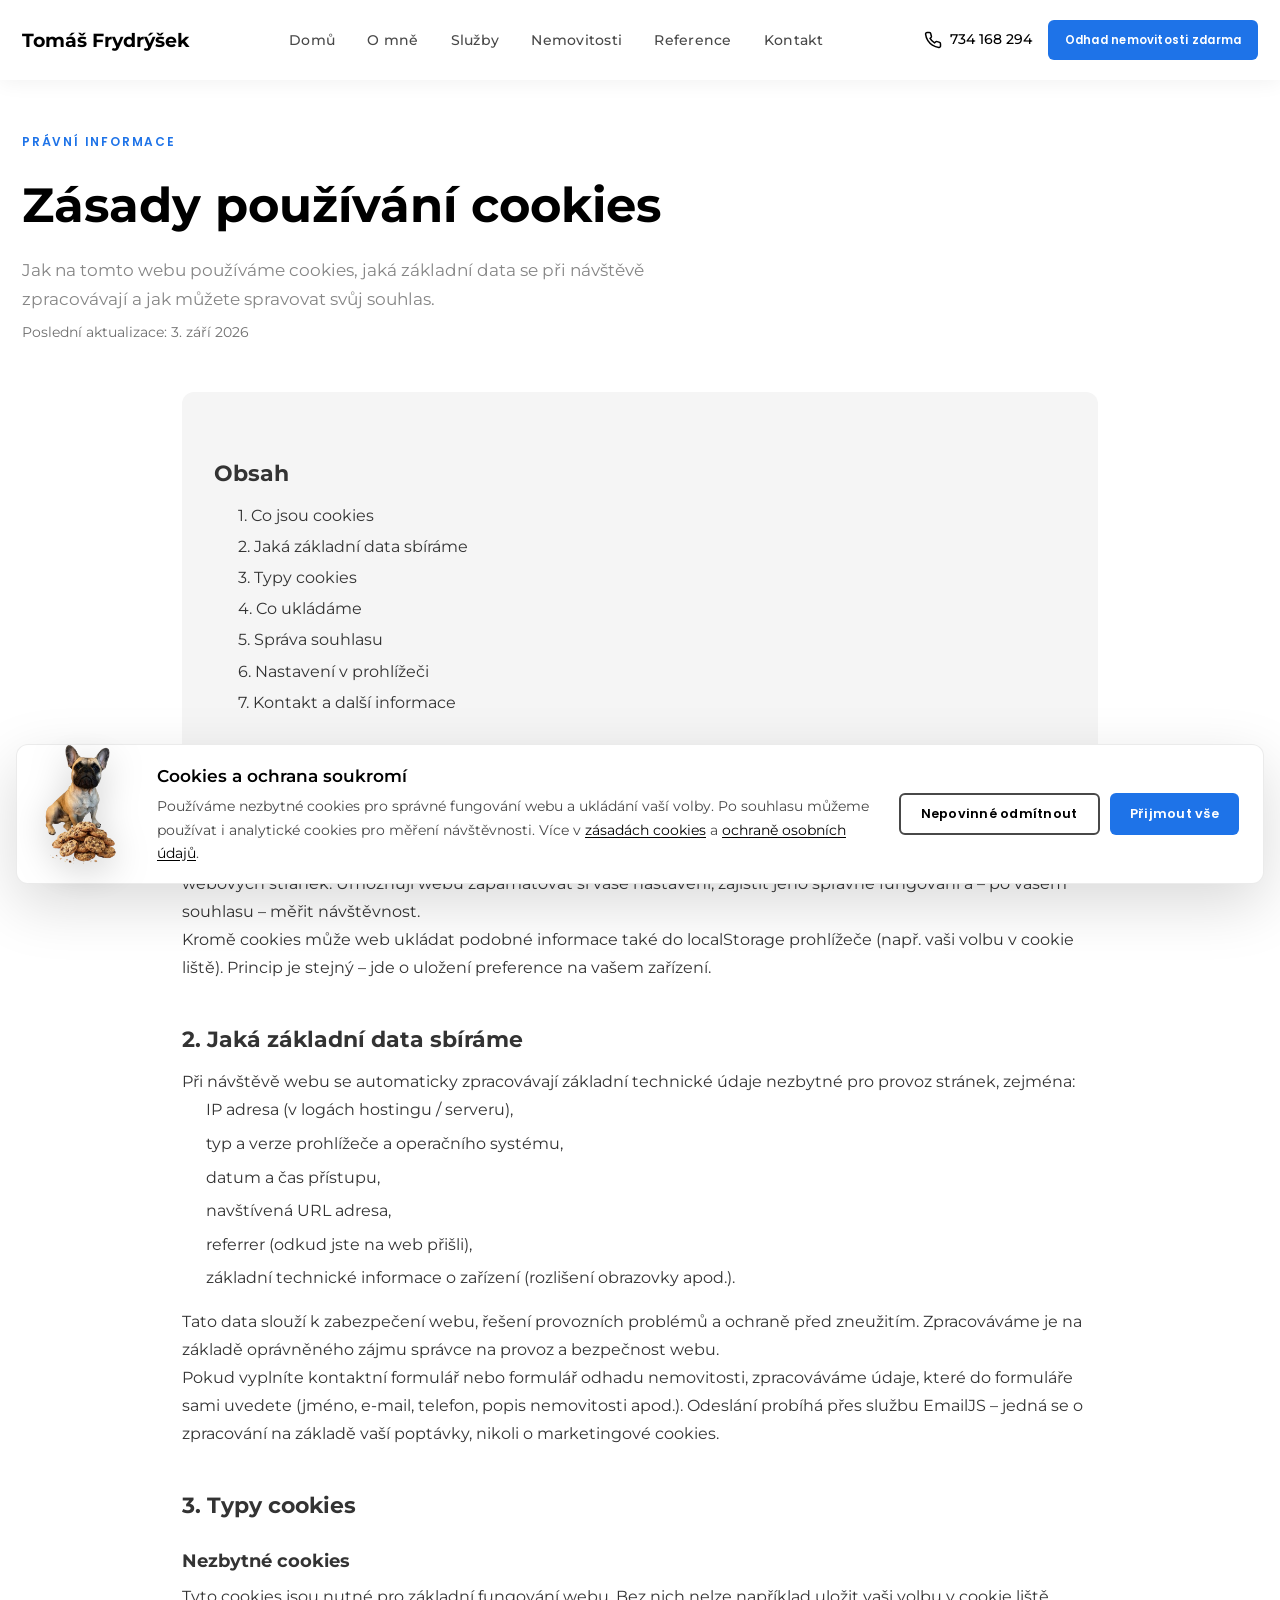
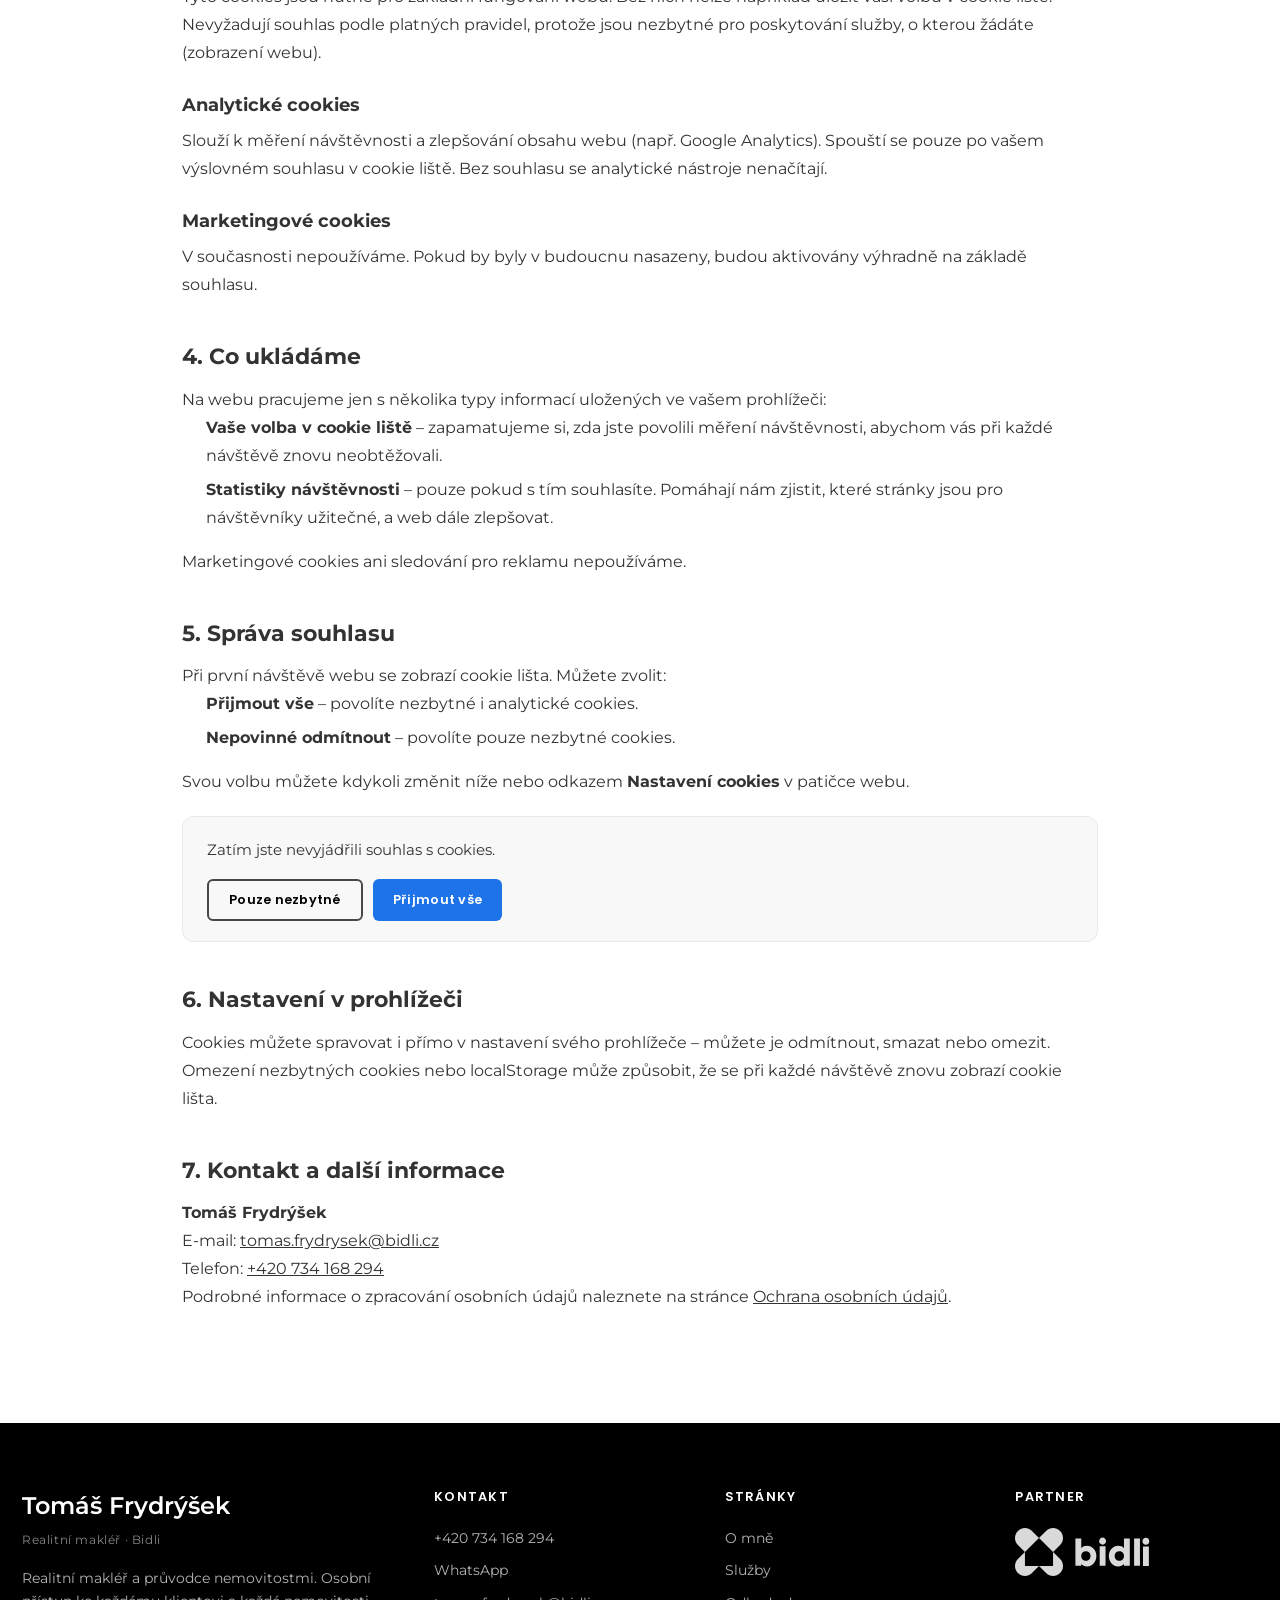
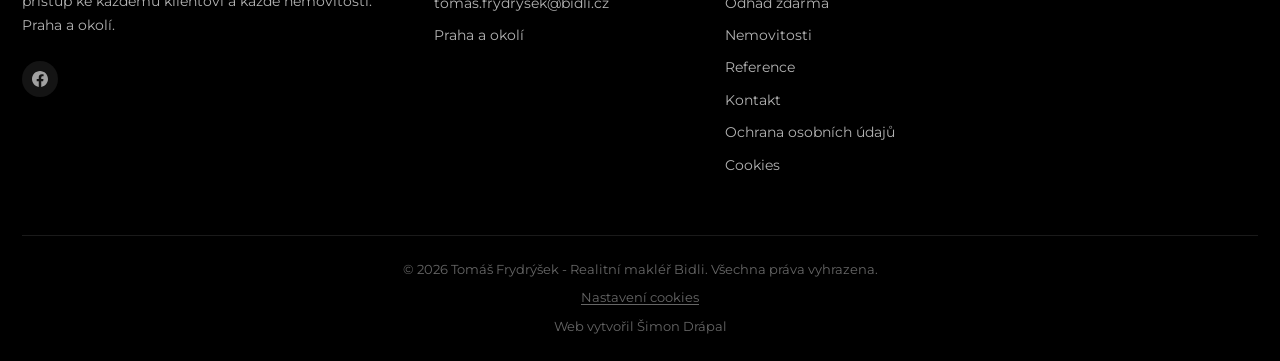
==== commit 17dd9ca6: "bruno cookies + nemovitosti další na které jsem se ptal" ====
--- a/cookies.html
+++ b/cookies.html
@@ -81,9 +81,17 @@
         <p>Při první návštěvě webu se zobrazí cookie lišta. Můžete zvolit:</p>
         <ul>
           <li><strong>Přijmout vše</strong> – povolíte nezbytné i analytické cookies.</li>
-          <li><strong>Pouze nezbytné</strong> – analytické cookies se nenačtou.</li>
+          <li><strong>Nepovinné odmítnout</strong> – povolíte pouze nezbytné cookies.</li>
         </ul>
-        <p>Svůj souhlas můžete kdykoli změnit nebo odvolat prostřednictvím cookie lišty, která je dostupná v patičce webu.</p>
+        <p>Svou volbu můžete kdykoli změnit níže nebo odkazem <strong>Nastavení cookies</strong> v patičce webu.</p>
+
+        <div class="cookie-consent-panel" id="cookie-consent-panel">
+          <p class="cookie-consent-panel__status" data-consent-status>Zatím jste nevyjádřili souhlas s cookies.</p>
+          <div class="cookie-consent-panel__actions">
+            <button type="button" class="btn btn--outline-dark btn--sm" data-cookie-reject>Pouze nezbytné</button>
+            <button type="button" class="btn btn--accent btn--sm" data-cookie-accept>Přijmout vše</button>
+          </div>
+        </div>
 
         <h2 id="prohlizec">6. Nastavení v prohlížeči</h2>
         <p>Cookies můžete spravovat i přímo v nastavení svého prohlížeče – můžete je odmítnout, smazat nebo omezit. Omezení nezbytných cookies nebo localStorage může způsobit, že se při každé návštěvě znovu zobrazí cookie lišta.</p>
--- a/css/style.css
+++ b/css/style.css
@@ -430,13 +430,13 @@
    HERO
    ========================================================================== */
 .hero {
+  --hero-photo-h: min(78vh, 660px);
   position: relative;
-  min-height: 100vh;
-  min-height: 100dvh;
+  min-height: 0;
   display: flex;
   align-items: center;
   background: var(--color-white);
-  padding: calc(var(--header-height) + 2rem) 0 4rem;
+  padding: calc(var(--header-height) + 2rem) 0 1.25rem;
 }
 
 .hero__inner {
@@ -448,21 +448,30 @@
 
 .hero__video-wrap {
   position: relative;
-  border-radius: var(--radius-lg);
-  overflow: hidden;
-  box-shadow: var(--shadow-lg);
-  aspect-ratio: 4 / 5;
-  max-height: min(80vh, 760px);
-  justify-self: stretch;
-  width: 100%;
+  justify-self: center;
+  max-width: 100%;
 }
 
 .hero__video {
-  width: 100%;
-  height: 100%;
-  object-fit: cover;
-  object-position: center top;
+  width: auto;
+  height: auto;
+  max-height: var(--hero-photo-h);
+  max-width: 100%;
   display: block;
+}
+
+@media (min-width: 1025px) {
+  .hero__video-wrap {
+    height: var(--hero-photo-h);
+    display: flex;
+    align-items: flex-end;
+    justify-content: center;
+  }
+
+  .hero__video {
+    max-height: calc(var(--hero-photo-h) + 4.5rem);
+    max-width: none;
+  }
 }
 
 .hero__content {
@@ -740,6 +749,65 @@
   line-height: 1.6;
 }
 
+.contact-actions {
+  display: grid;
+  grid-template-columns: 1fr 1fr;
+  gap: 0.85rem;
+}
+
+.contact-action {
+  display: flex;
+  flex-direction: column;
+  align-items: flex-start;
+  gap: 0.35rem;
+  padding: 1.1rem 1.15rem;
+  border-radius: var(--radius-md);
+  text-decoration: none;
+  transition: transform var(--transition), box-shadow var(--transition), background-color var(--transition);
+}
+
+.contact-action svg {
+  width: 22px;
+  height: 22px;
+}
+
+.contact-action span {
+  font-size: 0.78rem;
+  font-weight: 500;
+  letter-spacing: 0.02em;
+  opacity: 0.8;
+}
+
+.contact-action strong {
+  font-size: 0.95rem;
+  font-weight: 700;
+  line-height: 1.3;
+  color: inherit;
+}
+
+.contact-action:hover {
+  transform: translateY(-2px);
+  box-shadow: var(--shadow-md);
+}
+
+.contact-action--phone {
+  background: var(--color-accent);
+  color: var(--color-on-accent);
+}
+
+.contact-action--phone:hover {
+  background: var(--color-accent-hover);
+}
+
+.contact-action--whatsapp {
+  background: #25D366;
+  color: #fff;
+}
+
+.contact-action--whatsapp:hover {
+  background: #1EBE57;
+}
+
 .contact-info__details {
   display: flex;
   flex-direction: column;
@@ -763,7 +831,7 @@
   font-size: 1rem;
   color: var(--color-gray);
   line-height: 1.7;
-  margin: 0.5rem 0 0;
+  margin: 0;
 }
 
 .contact-info__group {
@@ -834,6 +902,7 @@
   flex-direction: column;
   justify-content: center;
   min-height: 100%;
+  scroll-margin-top: calc(var(--header-height) + 1.25rem);
 }
 
 .contact-panel__title {
@@ -875,6 +944,108 @@
   min-height: 140px;
 }
 
+.contact-intent {
+  border: 0;
+  margin: 0 0 1.35rem;
+  padding: 0;
+  min-width: 0;
+}
+
+.contact-intent__legend {
+  float: none;
+  width: 100%;
+  padding: 0;
+  font-size: 0.92rem;
+  font-weight: 600;
+  color: rgba(255, 255, 255, 0.9);
+  margin-bottom: 0.85rem;
+}
+
+.contact-intent__grid {
+  display: grid;
+  grid-template-columns: 1fr 1fr;
+  gap: 0.65rem;
+}
+
+.contact-intent__option {
+  display: block;
+  cursor: pointer;
+}
+
+.contact-intent__option input {
+  position: absolute;
+  opacity: 0;
+  pointer-events: none;
+}
+
+.contact-intent__option span {
+  display: flex;
+  align-items: center;
+  justify-content: center;
+  min-height: 3.1rem;
+  padding: 0.7rem 0.75rem;
+  border-radius: var(--radius-sm);
+  border: 1px solid rgba(255, 255, 255, 0.22);
+  background: rgba(0, 0, 0, 0.22);
+  color: var(--color-white);
+  font-size: 0.88rem;
+  font-weight: 600;
+  text-align: center;
+  transition: border-color var(--transition), background-color var(--transition), color var(--transition);
+}
+
+.contact-intent__option:hover span {
+  border-color: rgba(255, 255, 255, 0.45);
+}
+
+.contact-intent__option:has(:checked) span,
+.contact-intent__option input:focus-visible + span {
+  border-color: var(--color-accent);
+  background: rgba(var(--color-accent-rgb), 0.22);
+}
+
+.contact-intent.error .contact-intent__option span {
+  border-color: #e74c3c;
+}
+
+.contact-intent__hint {
+  margin: 0.85rem 0 0;
+  font-size: 0.82rem;
+  line-height: 1.55;
+  color: rgba(255, 255, 255, 0.7);
+}
+
+.contact-intent__hint a {
+  color: var(--color-white);
+  text-decoration: underline;
+}
+
+.contact-consent {
+  display: flex;
+  align-items: flex-start;
+  gap: 0.75rem;
+  margin: 0.15rem 0 0.35rem;
+  color: rgba(255, 255, 255, 0.72);
+  font-size: 0.82rem;
+  line-height: 1.5;
+  cursor: pointer;
+}
+
+.contact-consent input {
+  margin-top: 0.2rem;
+  flex-shrink: 0;
+  accent-color: var(--color-accent);
+}
+
+.contact-consent a {
+  color: var(--color-white);
+  text-decoration: underline;
+}
+
+.contact-consent.error {
+  color: #ffb4ab;
+}
+
 .contact-form__submit {
   width: 100%;
   margin-top: 0.75rem;
@@ -990,7 +1161,7 @@
    ========================================================================== */
 .stats {
   background: var(--color-white);
-  padding: 4rem 0 2rem;
+  padding: 1.25rem 0 2rem;
 }
 
 .stats__grid {
@@ -1195,6 +1366,12 @@
   display: grid;
   grid-template-columns: repeat(auto-fill, minmax(320px, 1fr));
   gap: 2rem;
+}
+
+.section-preview .listings__grid,
+.section-preview .deals__grid {
+  grid-template-columns: repeat(auto-fit, minmax(280px, 380px));
+  justify-content: center;
 }
 
 .listings__loading {
@@ -3347,7 +3524,7 @@
   }
 
   .services-grid {
-    grid-template-columns: 1fr;
+    grid-template-columns: repeat(2, 1fr);
   }
 
   .services-include__grid {
@@ -3412,9 +3589,11 @@
   .hero__video-wrap {
     order: 2;
     justify-self: center;
-    max-width: 100%;
-    aspect-ratio: 16 / 10;
-    max-height: none;
+    max-width: min(100%, 400px);
+  }
+
+  .hero__video {
+    max-height: min(58vh, 500px);
   }
 
   .preview-about {
@@ -3715,17 +3894,19 @@
 
 .services-grid {
   display: grid;
-  grid-template-columns: repeat(2, 1fr);
-  gap: 2rem;
+  grid-template-columns: repeat(3, 1fr);
+  gap: 1.5rem;
 }
 
 .service-detail {
   background: var(--color-white);
   border: 1px solid rgba(0, 0, 0, 0.06);
   border-radius: var(--radius-lg);
-  padding: 2.5rem;
+  padding: 2rem;
   box-shadow: var(--shadow-sm);
   transition: all var(--transition);
+  display: flex;
+  flex-direction: column;
 }
 
 .service-detail:hover {
@@ -3766,7 +3947,7 @@
 }
 
 .service-detail ul {
-  margin-bottom: 1.5rem;
+  margin-bottom: 0;
 }
 
 .service-detail li {
@@ -3789,6 +3970,18 @@
   transform: rotate(-45deg);
 }
 
+@media (max-width: 1024px) {
+  .services-grid {
+    grid-template-columns: repeat(2, 1fr);
+  }
+}
+
+@media (max-width: 768px) {
+  .services-grid {
+    grid-template-columns: 1fr;
+  }
+}
+
 .services-include__grid {
   display: grid;
   grid-template-columns: repeat(4, 1fr);
@@ -4011,6 +4204,125 @@
   box-shadow: var(--shadow-lg);
 }
 
+.about-story__grid--reverse .about-tenis-photos {
+  order: 2;
+}
+
+.about-tenis-photos {
+  display: grid;
+  grid-template-columns: 1fr 1fr;
+  gap: 0.65rem;
+  align-self: center;
+  align-content: center;
+}
+
+.about-tenis-photos__item {
+  display: block;
+  overflow: hidden;
+  border-radius: var(--radius-md);
+  box-shadow: var(--shadow-md);
+  cursor: zoom-in;
+}
+
+.about-tenis-photos__item:first-child {
+  grid-column: 1 / -1;
+}
+
+.about-tenis-photos__img {
+  width: 100%;
+  height: 100%;
+  object-fit: cover;
+  object-position: center center;
+  display: block;
+  transition: transform var(--transition);
+}
+
+.about-tenis-photos__item:first-child .about-tenis-photos__img {
+  aspect-ratio: 4 / 5;
+  max-height: 340px;
+  object-position: center top;
+}
+
+.about-tenis-photos__item:not(:first-child) .about-tenis-photos__img {
+  aspect-ratio: 1 / 1;
+  max-height: 170px;
+}
+
+.about-tenis-photos__item:hover .about-tenis-photos__img {
+  transform: scale(1.04);
+}
+
+.lightbox {
+  position: fixed;
+  inset: 0;
+  z-index: 3000;
+  display: flex;
+  align-items: center;
+  justify-content: center;
+  padding: 1.5rem;
+}
+
+.lightbox[hidden] {
+  display: none;
+}
+
+.lightbox__backdrop {
+  position: absolute;
+  inset: 0;
+  background: rgba(0, 0, 0, 0.82);
+}
+
+.lightbox__image {
+  position: relative;
+  z-index: 1;
+  max-width: min(92vw, 780px);
+  max-height: 88vh;
+  width: auto;
+  height: auto;
+  object-fit: contain;
+  border-radius: var(--radius-md);
+  box-shadow: var(--shadow-lg);
+}
+
+.lightbox__close,
+.lightbox__nav {
+  position: absolute;
+  z-index: 2;
+  width: 44px;
+  height: 44px;
+  display: flex;
+  align-items: center;
+  justify-content: center;
+  border-radius: 50%;
+  background: rgba(255, 255, 255, 0.12);
+  color: var(--color-white);
+  transition: background var(--transition);
+}
+
+.lightbox__close:hover,
+.lightbox__nav:hover {
+  background: rgba(255, 255, 255, 0.28);
+}
+
+.lightbox__close svg,
+.lightbox__nav svg {
+  width: 22px;
+  height: 22px;
+}
+
+.lightbox__close {
+  top: 1.25rem;
+  right: 1.25rem;
+}
+
+.lightbox__nav--prev {
+  left: 1rem;
+}
+
+.lightbox__nav--next {
+  right: 1rem;
+}
+
 @media (max-width: 1024px) {
   .about-story__grid,
   .about-story__grid--reverse {
@@ -4019,6 +4331,12 @@
 
   .about-story__grid--reverse .about-story__image-wrap {
     order: 0;
+  }
+
+  .about-story__grid--reverse .about-tenis-photos {
+    order: 2;
+    max-width: 420px;
+    margin: 0 auto;
   }
 
   .about-story__image-wrap {
@@ -4107,3 +4425,161 @@
 .legal-toc__list a:hover {
   text-decoration: underline;
 }
+
+/* Cookie lišta */
+.cookie-banner {
+  position: fixed;
+  inset-inline: 0;
+  bottom: 0;
+  z-index: 1500;
+  padding: 1rem;
+  overflow: visible;
+  pointer-events: none;
+  opacity: 0;
+  transform: translateY(100%);
+  transition: opacity var(--transition), transform var(--transition);
+}
+
+.cookie-banner.is-visible {
+  pointer-events: auto;
+  opacity: 1;
+  transform: translateY(0);
+}
+
+.cookie-banner__inner {
+  display: flex;
+  flex-wrap: wrap;
+  align-items: center;
+  justify-content: space-between;
+  gap: 1.25rem;
+  padding: 1.15rem 1.5rem 1.15rem 0.65rem;
+  overflow: visible;
+  background: var(--color-white);
+  border: 1px solid rgba(0, 0, 0, 0.08);
+  border-radius: var(--radius-md);
+  box-shadow: var(--shadow-lg);
+}
+
+.cookie-banner__copy {
+  display: flex;
+  align-items: center;
+  gap: 0.85rem;
+  flex: 1 1 18rem;
+  min-width: 0;
+}
+
+.cookie-banner__photo {
+  flex: 0 0 auto;
+  width: 7.25rem;
+  margin: -3.75rem 0 -1.35rem;
+  align-self: flex-end;
+  pointer-events: none;
+}
+
+.cookie-banner__photo img {
+  display: block;
+  width: 100%;
+  height: auto;
+  filter: drop-shadow(0 10px 18px rgba(0, 0, 0, 0.18));
+}
+
+.cookie-banner__text {
+  flex: 1 1 auto;
+  min-width: 0;
+}
+
+.cookie-banner__title {
+  font-family: var(--font-body);
+  font-size: 1.05rem;
+  font-weight: 600;
+  color: var(--color-black);
+  margin-bottom: 0.35rem;
+}
+
+.cookie-banner__desc {
+  font-size: 0.9rem;
+  line-height: 1.6;
+  color: var(--color-gray);
+}
+
+.cookie-banner__desc a {
+  color: var(--color-black);
+  text-decoration: underline;
+  text-underline-offset: 0.15em;
+}
+
+.cookie-banner__desc a:hover {
+  color: var(--color-accent);
+}
+
+.cookie-banner__actions {
+  display: flex;
+  flex-wrap: wrap;
+  gap: 0.65rem;
+  flex-shrink: 0;
+}
+
+.cookie-consent-panel {
+  margin-top: 1.25rem;
+  padding: 1.25rem 1.5rem;
+  background: var(--color-bg);
+  border: 1px solid rgba(0, 0, 0, 0.06);
+  border-radius: var(--radius-md);
+}
+
+.cookie-consent-panel__status {
+  font-size: 0.95rem;
+  color: var(--color-gray);
+  margin-bottom: 1rem;
+}
+
+.cookie-consent-panel__actions {
+  display: flex;
+  flex-wrap: wrap;
+  gap: 0.65rem;
+}
+
+.footer__cookie-settings {
+  background: none;
+  border: 0;
+  padding: 0;
+  color: inherit;
+  font: inherit;
+  text-decoration: underline;
+  text-underline-offset: 0.15em;
+  cursor: pointer;
+}
+
+.footer__cookie-settings:hover {
+  color: var(--color-accent);
+}
+
+@media (max-width: 479px) {
+  .cookie-banner {
+    padding: 0.75rem;
+  }
+
+  .cookie-banner__inner {
+    padding: 1rem 1rem 1rem 0.35rem;
+  }
+
+  .cookie-banner__photo {
+    width: 5.5rem;
+    margin: -2.5rem 0 -1.1rem;
+  }
+
+  .cookie-banner__actions {
+    width: 100%;
+  }
+
+  .cookie-banner__actions .btn {
+    flex: 1 1 auto;
+    white-space: normal;
+  }
+}
+
+@media (prefers-reduced-motion: reduce) {
+  .cookie-banner {
+    transition: none;
+  }
+}
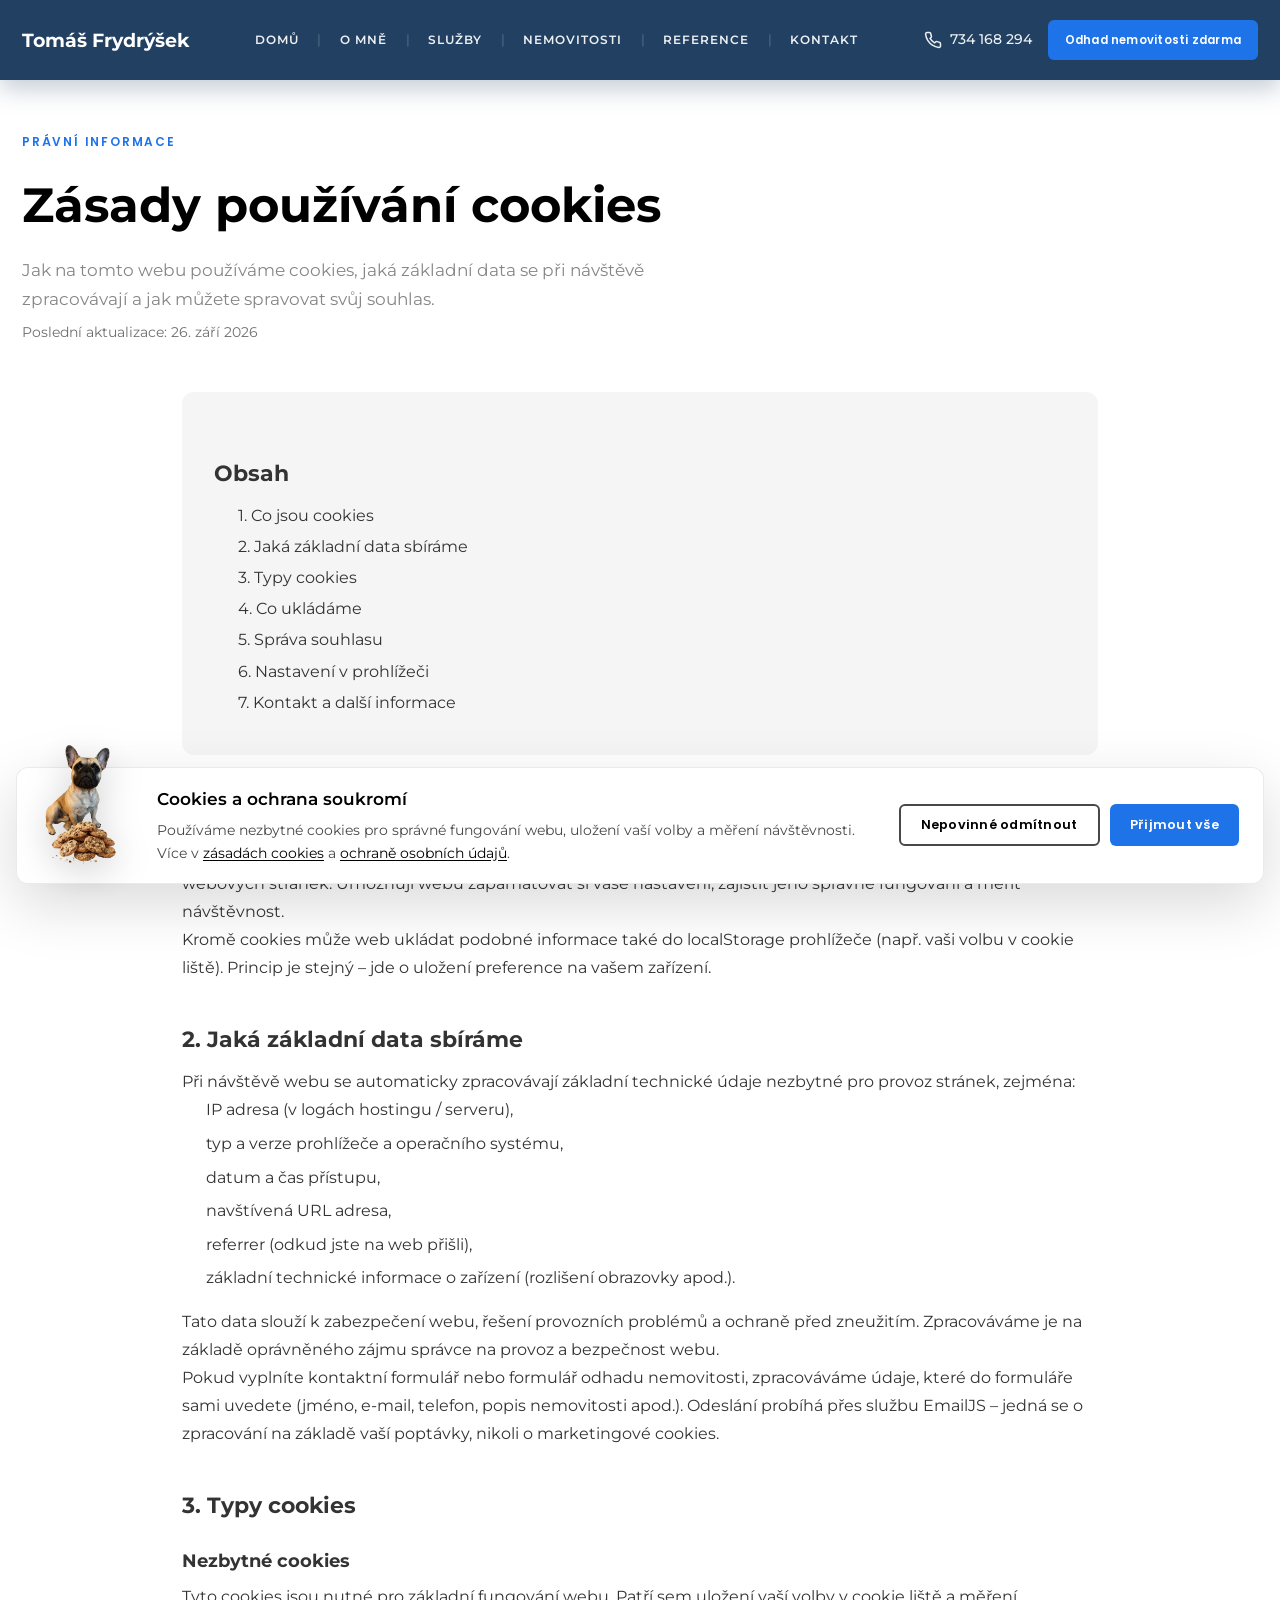
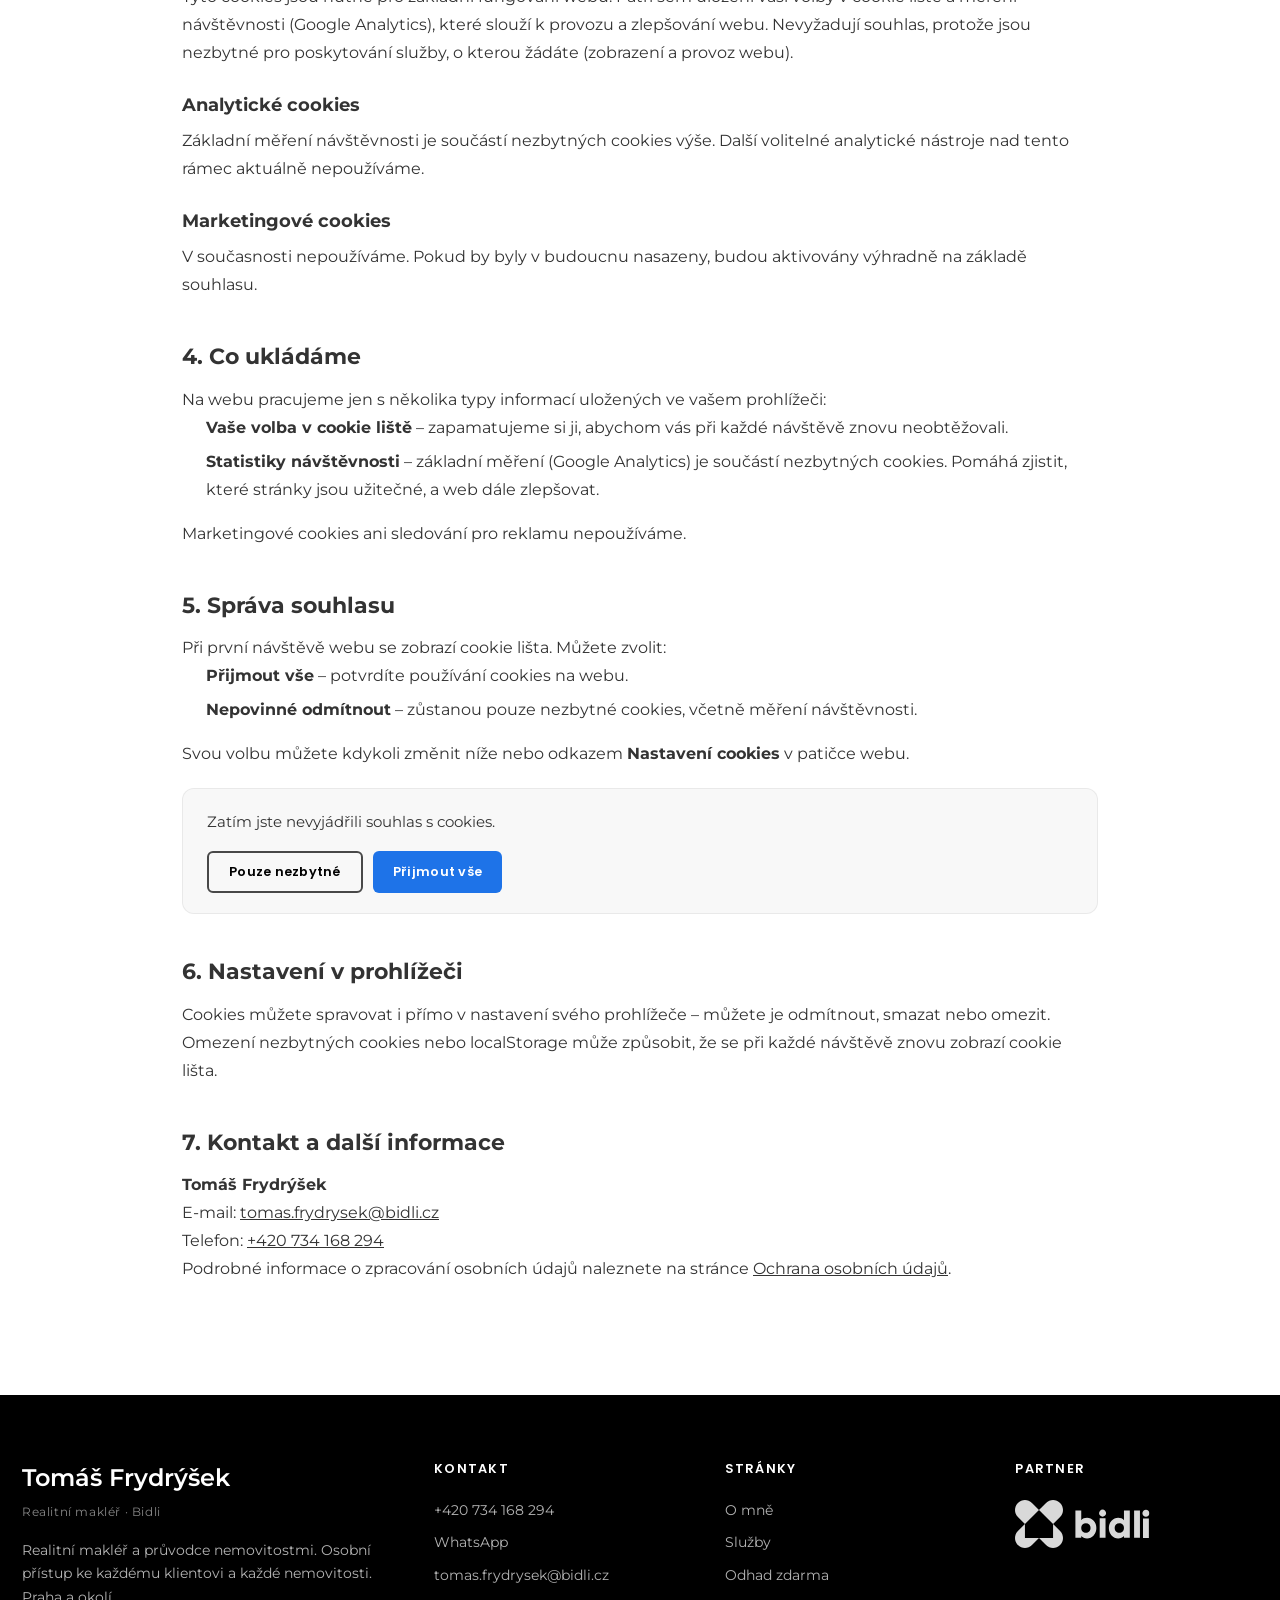
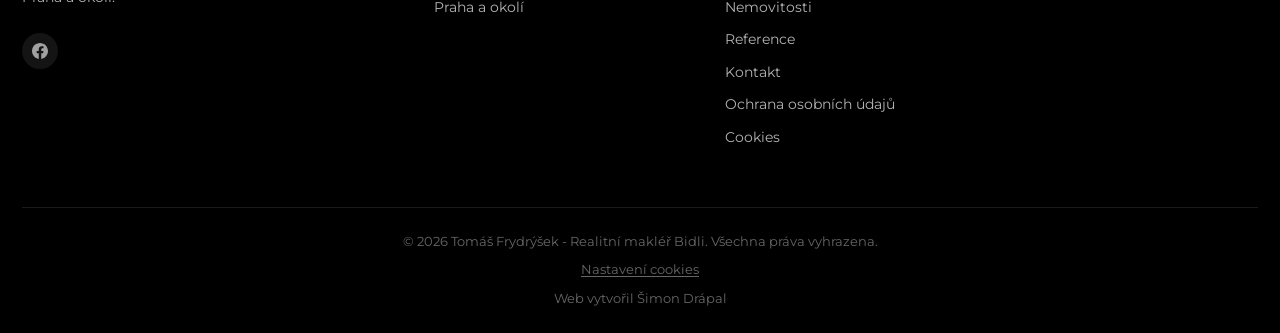
==== commit dda1cd83: "seo + finální dodělání + analýzy" ====
--- a/cookies.html
+++ b/cookies.html
@@ -3,15 +3,32 @@
 <head>
   <meta charset="UTF-8">
   <meta name="viewport" content="width=device-width, initial-scale=1.0">
+  <meta name="google-site-verification" content="fpMsoaMRAh7umxALbgxIx-SWEQAb_-VsXe7fS6x5Sq0">
+  <link rel="icon" type="image/png" sizes="32x32" href="favicon.png">
+  <link rel="shortcut icon" href="favicon.ico">
+  <link rel="apple-touch-icon" href="apple-touch-icon.png">
   <link rel="preconnect" href="https://fonts.googleapis.com">
   <link rel="preconnect" href="https://fonts.gstatic.com" crossorigin>
   <link href="https://fonts.googleapis.com/css2?family=Montserrat:wght@300;400;500;600;700&family=Poppins:wght@300;400;500;600&display=swap" rel="stylesheet">
   <link rel="stylesheet" href="css/style.css">
-  <meta name="description" content="Zásady používání cookies na webu Tomáše Frydrýška – jaké cookies používáme a jak spravovat souhlas.">
-  <title>Zásady používání cookies | Tomáš Frydrýšek - Realitní makléř Praha</title>
+  <meta name="description" content="Zásady cookies na webu realitního makléře Tomáše Frydrýška. Jaké cookies používáme a jak spravovat volbu.">
+  <title>Zásady cookies | Tomáš Frydrýšek – realitní makléř Praha</title>
+  <meta name="robots" content="index, follow">
+  <meta name="author" content="Tomáš Frydrýšek">
+  <meta name="theme-color" content="#214062">
+  <link rel="canonical" href="cookies.html">
+  <link rel="manifest" href="site.webmanifest">
+  <meta property="og:locale" content="cs_CZ">
+  <meta property="og:type" content="website">
+  <meta property="og:site_name" content="Tomáš Frydrýšek">
+  <meta property="og:title" content="Zásady cookies | Tomáš Frydrýšek">
+  <meta property="og:description" content="Jaké cookies používáme na webu realitního makléře Tomáše Frydrýška.">
+  <meta property="og:image" content="images/fotka_frydrysek_uvod.png">
+  <meta name="twitter:card" content="summary">
+  <meta name="twitter:title" content="Zásady cookies | Tomáš Frydrýšek">
+  <meta name="twitter:description" content="Jaké cookies používáme na webu realitního makléře Tomáše Frydrýška.">
 </head>
 <body data-page="cookies" class="page-inner">
-
   <a href="#main-content" class="skip-link">Přeskočit na obsah</a>
   <div id="site-header"></div>
 
@@ -21,7 +38,7 @@
         <span class="section-tag">Právní informace</span>
         <h1 id="page-title" class="page-hero__title">Zásady používání cookies</h1>
         <p class="page-hero__desc">Jak na tomto webu používáme cookies, jaká základní data se při návštěvě zpracovávají a jak můžete spravovat svůj souhlas.</p>
-        <p class="page-hero__meta">Poslední aktualizace: 3. září 2026</p>
+        <p class="page-hero__meta">Poslední aktualizace: 26. září 2026</p>
       </div>
     </section>
 
@@ -42,7 +59,7 @@
         </div>
 
         <h2 id="co-jsou">1. Co jsou cookies</h2>
-        <p>Cookies jsou malé textové soubory, které se ukládají do vašeho zařízení (počítač, tablet, telefon) při návštěvě webových stránek. Umožňují webu zapamatovat si vaše nastavení, zajistit jeho správné fungování a – po vašem souhlasu – měřit návštěvnost.</p>
+        <p>Cookies jsou malé textové soubory, které se ukládají do vašeho zařízení (počítač, tablet, telefon) při návštěvě webových stránek. Umožňují webu zapamatovat si vaše nastavení, zajistit jeho správné fungování a měřit návštěvnost.</p>
         <p>Kromě cookies může web ukládat podobné informace také do localStorage prohlížeče (např. vaši volbu v cookie liště). Princip je stejný – jde o uložení preference na vašem zařízení.</p>
 
         <h2 id="data">2. Jaká základní data sbíráme</h2>
@@ -61,10 +78,10 @@
         <h2 id="typy">3. Typy cookies</h2>
 
         <h3>Nezbytné cookies</h3>
-        <p>Tyto cookies jsou nutné pro základní fungování webu. Bez nich nelze například uložit vaši volbu v cookie liště. Nevyžadují souhlas podle platných pravidel, protože jsou nezbytné pro poskytování služby, o kterou žádáte (zobrazení webu).</p>
+        <p>Tyto cookies jsou nutné pro základní fungování webu. Patří sem uložení vaší volby v cookie liště a měření návštěvnosti (Google Analytics), které slouží k provozu a zlepšování webu. Nevyžadují souhlas, protože jsou nezbytné pro poskytování služby, o kterou žádáte (zobrazení a provoz webu).</p>
 
         <h3>Analytické cookies</h3>
-        <p>Slouží k měření návštěvnosti a zlepšování obsahu webu (např. Google Analytics). Spouští se pouze po vašem výslovném souhlasu v cookie liště. Bez souhlasu se analytické nástroje nenačítají.</p>
+        <p>Základní měření návštěvnosti je součástí nezbytných cookies výše. Další volitelné analytické nástroje nad tento rámec aktuálně nepoužíváme.</p>
 
         <h3>Marketingové cookies</h3>
         <p>V současnosti nepoužíváme. Pokud by byly v budoucnu nasazeny, budou aktivovány výhradně na základě souhlasu.</p>
@@ -72,16 +89,16 @@
         <h2 id="ukladame">4. Co ukládáme</h2>
         <p>Na webu pracujeme jen s několika typy informací uložených ve vašem prohlížeči:</p>
         <ul>
-          <li><strong>Vaše volba v cookie liště</strong> – zapamatujeme si, zda jste povolili měření návštěvnosti, abychom vás při každé návštěvě znovu neobtěžovali.</li>
-          <li><strong>Statistiky návštěvnosti</strong> – pouze pokud s tím souhlasíte. Pomáhají nám zjistit, které stránky jsou pro návštěvníky užitečné, a web dále zlepšovat.</li>
+          <li><strong>Vaše volba v cookie liště</strong> – zapamatujeme si ji, abychom vás při každé návštěvě znovu neobtěžovali.</li>
+          <li><strong>Statistiky návštěvnosti</strong> – základní měření (Google Analytics) je součástí nezbytných cookies. Pomáhá zjistit, které stránky jsou užitečné, a web dále zlepšovat.</li>
         </ul>
         <p>Marketingové cookies ani sledování pro reklamu nepoužíváme.</p>
 
         <h2 id="souhlas">5. Správa souhlasu</h2>
         <p>Při první návštěvě webu se zobrazí cookie lišta. Můžete zvolit:</p>
         <ul>
-          <li><strong>Přijmout vše</strong> – povolíte nezbytné i analytické cookies.</li>
-          <li><strong>Nepovinné odmítnout</strong> – povolíte pouze nezbytné cookies.</li>
+          <li><strong>Přijmout vše</strong> – potvrdíte používání cookies na webu.</li>
+          <li><strong>Nepovinné odmítnout</strong> – zůstanou pouze nezbytné cookies, včetně měření návštěvnosti.</li>
         </ul>
         <p>Svou volbu můžete kdykoli změnit níže nebo odkazem <strong>Nastavení cookies</strong> v patičce webu.</p>
 
@@ -111,6 +128,7 @@
   <div class="toast" id="toast" role="status" aria-live="polite" hidden></div>
 
   <script src="js/partials.js"></script>
+  <script src="js/seo.js" defer></script>
   <script src="js/script.js" defer></script>
 </body>
 </html>
--- a/css/style.css
+++ b/css/style.css
@@ -11,6 +11,8 @@
   --color-gray-dark: #333333;
   --color-gray: #484848;
   --color-gray-light: #868686;
+  --color-navy: #214062;
+  --color-navy-active: #3568A6;
   --color-accent: #1E73E8;
   --color-accent-hover: #155FC7;
   --color-accent-rgb: 30, 115, 232;
@@ -247,6 +249,13 @@
   background: var(--color-bg);
 }
 
+.btn:disabled {
+  opacity: 0.65;
+  pointer-events: none;
+  transform: none;
+  box-shadow: none;
+}
+
 .btn--sm {
   padding: 0.625rem 1.25rem;
   font-size: 0.8rem;
@@ -283,14 +292,14 @@
   right: 0;
   z-index: 1000;
   height: var(--header-height);
+  background: var(--color-navy);
+  box-shadow: 0 8px 24px rgba(33, 64, 98, 0.28);
   transition: background var(--transition), box-shadow var(--transition);
 }
 
 .header.scrolled {
-  background: rgba(255, 255, 255, 0.92);
-  backdrop-filter: blur(12px);
-  -webkit-backdrop-filter: blur(12px);
-  box-shadow: 0 2px 20px rgba(0, 0, 0, 0.08);
+  background: var(--color-navy);
+  box-shadow: 0 10px 28px rgba(33, 64, 98, 0.4);
 }
 
 .header__inner {
@@ -304,8 +313,13 @@
   display: flex;
   align-items: center;
   gap: 0.75rem;
-  color: var(--color-black);
-  transition: color var(--transition);
+  color: var(--color-white);
+  transition: color var(--transition), opacity var(--transition);
+}
+
+.header__logo:hover {
+  color: var(--color-white);
+  opacity: 0.82;
 }
 
 .header__logo-img {
@@ -321,9 +335,8 @@
   font-family: var(--font-body);
   font-size: clamp(0.95rem, 1.6vw, 1.2rem);
   font-weight: 700;
-  color: var(--color-black);
+  color: inherit;
   white-space: nowrap;
-  transition: color var(--transition);
 }
 
 .header__logo-line {
@@ -336,37 +349,43 @@
 
 .nav__list {
   display: flex;
-  gap: 2rem;
+  align-items: center;
+  gap: 0;
+}
+
+.nav__list li {
+  display: flex;
+  align-items: center;
+}
+
+.nav__list li + li::before {
+  content: '|';
+  color: rgba(255, 255, 255, 0.28);
+  margin: 0 0.55rem;
+  font-size: 0.8rem;
+  font-weight: 400;
+  line-height: 1;
 }
 
 .nav__link {
-  font-size: 0.85rem;
-  font-weight: 500;
-  color: var(--color-gray);
-  letter-spacing: 0.02em;
-  transition: color var(--transition);
-  position: relative;
-}
-
-.nav__link::after {
-  content: '';
-  position: absolute;
-  bottom: -8px;
-  left: 0;
-  width: 0;
-  height: 2px;
-  background: var(--color-accent);
-  transition: width var(--transition);
-}
-
-.nav__link:hover,
+  font-size: 0.75rem;
+  font-weight: 600;
+  color: rgba(255, 255, 255, 0.92);
+  letter-spacing: 0.08em;
+  text-transform: uppercase;
+  padding: 0.42rem 0.62rem;
+  border-radius: 4px;
+  transition: color var(--transition), background var(--transition);
+}
+
+.nav__link:hover {
+  color: var(--color-white);
+  background: rgba(255, 255, 255, 0.1);
+}
+
 .nav__link.active {
-  color: var(--color-black);
-}
-
-.nav__link:hover::after,
-.nav__link.active::after {
-  width: 100%;
+  color: var(--color-white);
+  background: var(--color-navy-active);
 }
 
 .header__actions {
@@ -387,14 +406,15 @@
   display: flex;
   align-items: center;
   gap: 0.5rem;
-  color: var(--color-black);
+  color: rgba(255, 255, 255, 0.92);
   font-size: 0.85rem;
   font-weight: 500;
-  transition: color var(--transition);
+  transition: color var(--transition), opacity var(--transition);
 }
 
 .header__phone:hover {
-  color: var(--color-accent);
+  color: var(--color-white);
+  opacity: 0.82;
 }
 
 .header__burger {
@@ -409,7 +429,7 @@
   display: block;
   width: 100%;
   height: 2px;
-  background: var(--color-black);
+  background: var(--color-white);
   transition: all var(--transition);
   transform-origin: center;
 }
@@ -432,24 +452,68 @@
 .hero {
   --hero-photo-h: min(78vh, 660px);
   position: relative;
+  isolation: isolate;
+  overflow: hidden;
   min-height: 0;
   display: flex;
-  align-items: center;
-  background: var(--color-white);
-  padding: calc(var(--header-height) + 2rem) 0 1.25rem;
+  align-items: flex-end;
+  background: var(--color-navy);
+  padding: calc(var(--header-height) + 2rem) 0 0;
+}
+
+.hero__bg {
+  position: absolute;
+  inset: 0;
+  z-index: 0;
+  pointer-events: none;
+}
+
+.hero__bg-video {
+  width: 100%;
+  height: 100%;
+  object-fit: cover;
+  object-position: center;
+  display: block;
+  filter: grayscale(45%) brightness(0.52) contrast(0.95);
+}
+
+.hero__bg::after {
+  content: '';
+  position: absolute;
+  inset: 0;
+  background:
+    linear-gradient(
+      90deg,
+      rgba(36, 40, 44, 0.74) 0%,
+      rgba(36, 40, 44, 0.64) 45%,
+      rgba(36, 40, 44, 0.58) 100%
+    );
+}
+
+@media (prefers-reduced-motion: reduce) {
+  .hero__bg-video {
+    display: none;
+  }
 }
 
 .hero__inner {
+  position: relative;
+  z-index: 1;
   display: grid;
   grid-template-columns: 1fr 1fr;
   gap: clamp(2rem, 5vw, 4rem);
-  align-items: center;
+  align-items: end;
+  width: 100%;
 }
 
 .hero__video-wrap {
   position: relative;
   justify-self: center;
+  align-self: end;
   max-width: 100%;
+  display: flex;
+  align-items: flex-end;
+  justify-content: center;
 }
 
 .hero__video {
@@ -476,7 +540,8 @@
 
 .hero__content {
   text-align: left;
-  color: var(--color-black);
+  color: var(--color-white);
+  align-self: center;
 }
 
 .hero__partner {
@@ -490,6 +555,7 @@
   width: auto;
   max-width: min(100%, 160px);
   display: block;
+  filter: brightness(0) invert(1);
 }
 
 .hero__title {
@@ -498,7 +564,7 @@
   font-weight: 700;
   line-height: 1.1;
   margin-bottom: 0.75rem;
-  color: var(--color-black);
+  color: var(--color-white);
 }
 
 .hero__title-accent {
@@ -509,7 +575,7 @@
   font-family: var(--font-alt);
   font-size: clamp(1.05rem, 2vw, 1.35rem);
   font-weight: 500;
-  color: var(--color-gray-dark);
+  color: rgba(255, 255, 255, 0.88);
   margin-bottom: 1.25rem;
   line-height: 1.65;
   max-width: 620px;
@@ -530,21 +596,59 @@
   flex-wrap: wrap;
 }
 
+@keyframes heroKenBurns {
+  from { transform: scale(1.08); opacity: 0.35; }
+  to { transform: scale(1); opacity: 1; }
+}
+
+@keyframes heroFadeUp {
+  from { opacity: 0; transform: translateY(24px); }
+  to { opacity: 1; transform: translateY(0); }
+}
+
+@keyframes heroPortraitIn {
+  from { opacity: 0; transform: translateY(56px); }
+  to { opacity: 1; transform: translateY(0); }
+}
+
+.hero__bg-video {
+  animation: heroKenBurns 18s cubic-bezier(0.22, 1, 0.36, 1) both;
+}
+
+.hero__partner {
+  animation: heroFadeUp 0.85s cubic-bezier(0.22, 1, 0.36, 1) 0.15s both;
+}
+
+.hero__title {
+  animation: heroFadeUp 0.9s cubic-bezier(0.22, 1, 0.36, 1) 0.32s both;
+}
+
+.hero__subtitle {
+  animation: heroFadeUp 0.9s cubic-bezier(0.22, 1, 0.36, 1) 0.48s both;
+}
+
+.hero__cta {
+  animation: heroFadeUp 0.9s cubic-bezier(0.22, 1, 0.36, 1) 0.66s both;
+}
+
+.hero__video-wrap {
+  animation: heroPortraitIn 1.15s cubic-bezier(0.16, 1, 0.3, 1) 0.28s both;
+}
+
+@media (prefers-reduced-motion: reduce) {
+  .hero__partner,
+  .hero__title,
+  .hero__subtitle,
+  .hero__cta,
+  .hero__video-wrap,
+  .hero__bg-video {
+    animation: none;
+  }
+}
+
 /* ==========================================================================
    PAGE HERO (subpages)
    ========================================================================== */
-.page-inner .header {
-  background: rgba(255, 255, 255, 0.92);
-  backdrop-filter: blur(12px);
-  -webkit-backdrop-filter: blur(12px);
-  box-shadow: 0 2px 20px rgba(0, 0, 0, 0.06);
-}
-
-.page-inner .header.scrolled {
-  background: rgba(255, 255, 255, 0.92);
-  box-shadow: 0 2px 20px rgba(0, 0, 0, 0.1);
-}
-
 .page-hero {
   padding: calc(var(--header-height) + 3rem) 0 3rem;
   background: var(--color-white);
@@ -1505,19 +1609,89 @@
 }
 
 .deal-card__image {
+  position: absolute;
+  inset: 0;
   width: 100%;
   height: 100%;
   object-fit: cover;
-  transition: transform 0.6s ease;
-}
-
-.deal-card:hover .deal-card__image {
+  opacity: 0;
+  transition: opacity 0.4s ease, transform 0.6s ease;
+}
+
+.deal-card__image.is-active {
+  opacity: 1;
+  z-index: 0;
+}
+
+.deal-card:hover .deal-card__image.is-active {
   transform: scale(1.08);
+}
+
+.deal-card--gallery:hover .deal-card__image.is-active {
+  transform: none;
+}
+
+.deal-card__nav {
+  position: absolute;
+  top: 50%;
+  z-index: 2;
+  transform: translateY(-50%);
+  width: 36px;
+  height: 36px;
+  border-radius: 50%;
+  border: 0;
+  background: rgba(0, 0, 0, 0.45);
+  color: var(--color-white);
+  display: flex;
+  align-items: center;
+  justify-content: center;
+  cursor: pointer;
+  transition: background var(--transition);
+}
+
+.deal-card__nav:hover {
+  background: rgba(0, 0, 0, 0.7);
+}
+
+.deal-card__nav svg {
+  width: 18px;
+  height: 18px;
+}
+
+.deal-card__nav--prev { left: 0.7rem; }
+.deal-card__nav--next { right: 0.7rem; }
+
+.deal-card__dots {
+  position: absolute;
+  top: 1rem;
+  left: 50%;
+  z-index: 2;
+  transform: translateX(-50%);
+  display: flex;
+  gap: 0.4rem;
+}
+
+.deal-card__dot {
+  width: 8px;
+  height: 8px;
+  padding: 0;
+  border: 0;
+  border-radius: 50%;
+  background: rgba(255, 255, 255, 0.45);
+  cursor: pointer;
+  transition: background var(--transition), transform var(--transition);
+}
+
+.deal-card__dot.is-active {
+  background: var(--color-white);
+  transform: scale(1.15);
 }
 
 .deal-card__overlay {
   position: absolute;
   inset: 0;
+  z-index: 1;
+  pointer-events: none;
   background: linear-gradient(to top, rgba(0, 0, 0, 0.85) 0%, rgba(0, 0, 0, 0.1) 60%);
   display: flex;
   flex-direction: column;
@@ -2303,6 +2477,11 @@
   font-weight: 600;
   letter-spacing: 0.02em;
   color: var(--color-gray);
+}
+
+#estimate-disposition-wrap[hidden],
+#estimate-ownership-coop[hidden] {
+  display: none;
 }
 
 .estimate-radio-list {
@@ -3514,9 +3693,21 @@
 /* ==========================================================================
    RESPONSIVE
    ========================================================================== */
+@media (max-width: 1100px) {
+  .nav__link {
+    font-size: 0.68rem;
+    padding: 0.38rem 0.42rem;
+    letter-spacing: 0.05em;
+  }
+
+  .nav__list li + li::before {
+    margin: 0 0.28rem;
+  }
+}
+
 @media (max-width: 1024px) {
   .nav__list {
-    gap: 1.1rem;
+    gap: 0;
   }
 
   .header__phone span {
@@ -3566,6 +3757,10 @@
   .hero__inner {
     grid-template-columns: 1fr;
     gap: 2.5rem;
+  }
+
+  .hero__bg::after {
+    background: rgba(36, 40, 44, 0.68);
   }
 
   .hero__content {
@@ -3638,7 +3833,7 @@
     top: var(--header-height);
     left: 0;
     right: 0;
-    background: rgba(0, 0, 0, 0.98);
+    background: var(--color-navy);
     padding: 1.5rem;
     transform: translateY(-120%);
     opacity: 0;
@@ -3653,20 +3848,35 @@
 
   .nav__list {
     flex-direction: column;
+    align-items: stretch;
     gap: 0;
+  }
+
+  .nav__list li {
+    display: block;
+  }
+
+  .nav__list li + li::before {
+    display: none;
   }
 
   .nav__link {
     display: block;
-    padding: 0.875rem 0;
-    font-size: 1rem;
-    color: rgba(255, 255, 255, 0.82);
-    border-bottom: 1px solid rgba(255, 255, 255, 0.08);
-  }
-
-  .nav__link:hover,
+    padding: 0.875rem 0.75rem;
+    font-size: 0.9rem;
+    color: rgba(255, 255, 255, 0.92);
+    border-bottom: 1px solid rgba(255, 255, 255, 0.1);
+    border-radius: 4px;
+  }
+
+  .nav__link:hover {
+    color: var(--color-white);
+    background: rgba(255, 255, 255, 0.1);
+  }
+
   .nav__link.active {
     color: var(--color-white);
+    background: var(--color-navy-active);
   }
 
   .header__phone span {
@@ -3932,6 +4142,7 @@
   height: 26px;
 }
 
+.service-detail h2,
 .service-detail h3 {
   font-family: var(--font-alt);
   font-size: 1.2rem;
@@ -4180,11 +4391,27 @@
   align-items: center;
 }
 
+.about-story__claim {
+  font-size: clamp(1.7rem, 3.5vw, 2.6rem);
+  font-weight: 700;
+  line-height: 1.2;
+  margin-bottom: 0;
+}
+
+.about-story__content .section-header:has(.about-story__claim) {
+  margin-bottom: 1.5rem;
+}
+
 .about-story__grid--reverse {
   grid-template-columns: 1.1fr 0.9fr;
 }
 
 .about-story__grid--reverse .about-story__image-wrap {
+  order: 2;
+}
+
+.about-story__grid--reverse .about-tenis-photos,
+.about-story__grid--reverse .bruno-photos-wrap {
   order: 2;
 }
 
@@ -4204,8 +4431,16 @@
   box-shadow: var(--shadow-lg);
 }
 
-.about-story__grid--reverse .about-tenis-photos {
-  order: 2;
+.bruno-photos-wrap {
+  align-self: center;
+}
+
+.bruno-photos__more {
+  margin-top: 1rem;
+}
+
+.about-tenis-photos__item[hidden] {
+  display: none;
 }
 
 .about-tenis-photos {
@@ -4238,14 +4473,14 @@
 }
 
 .about-tenis-photos__item:first-child .about-tenis-photos__img {
+  aspect-ratio: 16 / 10;
+  max-height: 220px;
+  object-position: center 22%;
+}
+
+.about-tenis-photos__item:not(:first-child) .about-tenis-photos__img {
   aspect-ratio: 4 / 5;
-  max-height: 340px;
-  object-position: center top;
-}
-
-.about-tenis-photos__item:not(:first-child) .about-tenis-photos__img {
-  aspect-ratio: 1 / 1;
-  max-height: 170px;
+  max-height: 260px;
 }
 
 .about-tenis-photos__item:hover .about-tenis-photos__img {
@@ -4333,7 +4568,8 @@
     order: 0;
   }
 
-  .about-story__grid--reverse .about-tenis-photos {
+  .about-story__grid--reverse .about-tenis-photos,
+  .about-story__grid--reverse .bruno-photos-wrap {
     order: 2;
     max-width: 420px;
     margin: 0 auto;
